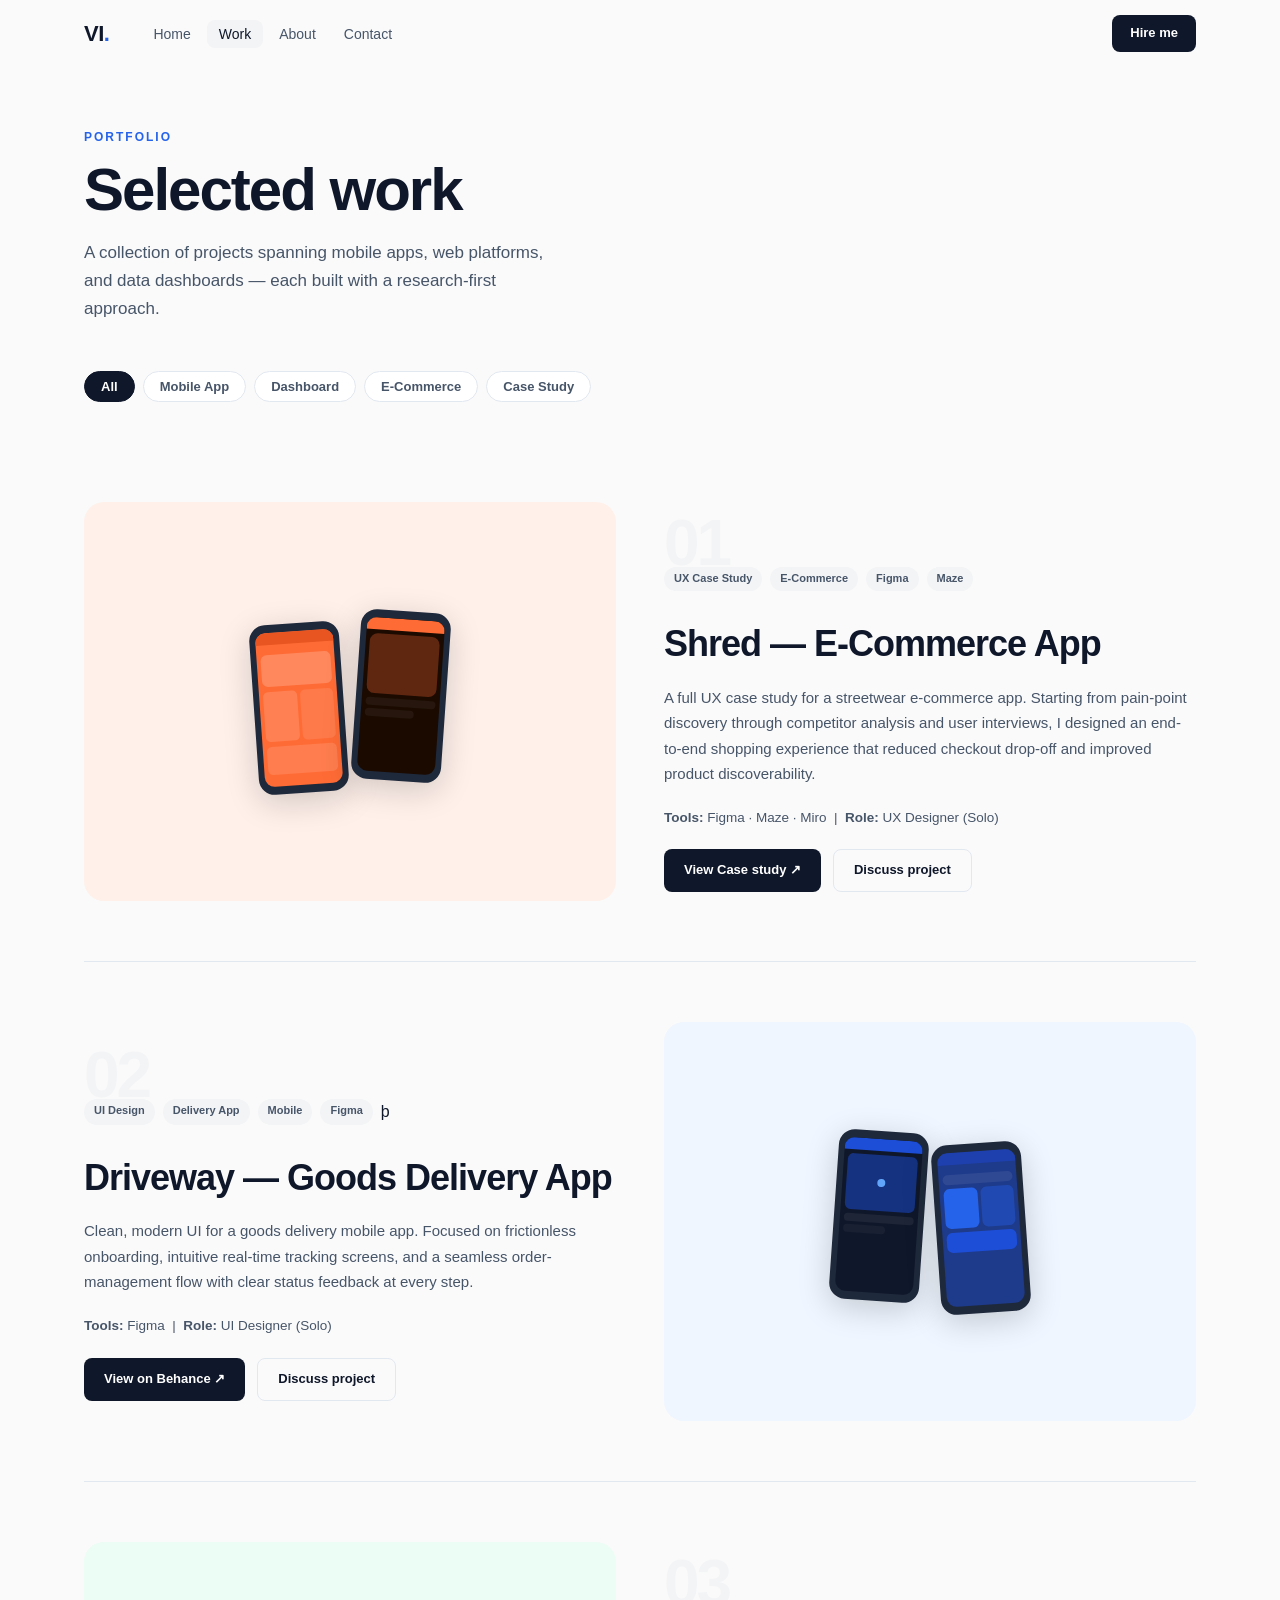
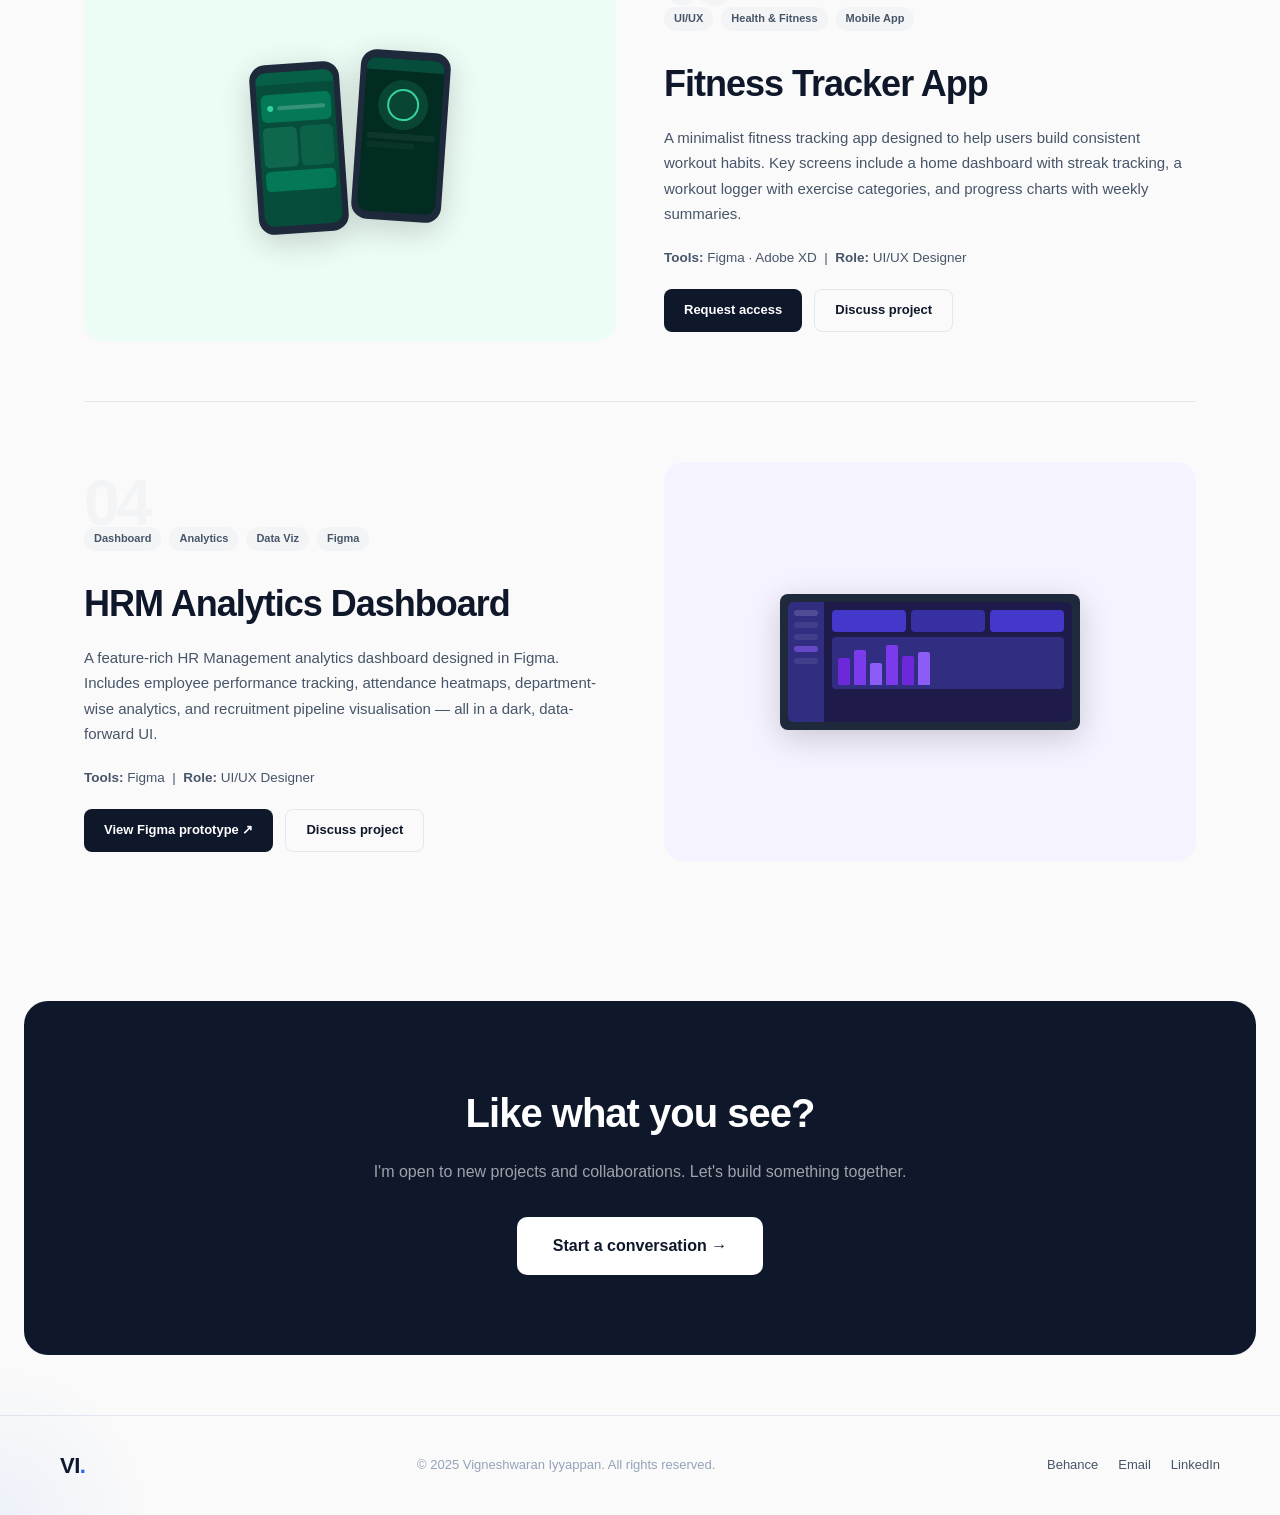
==== work.html @ 1be31700 "Add files via upload" ====
<!DOCTYPE html>
<html lang="en">
<head>
<meta charset="UTF-8">
<meta name="viewport" content="width=device-width, initial-scale=1.0">
<title>Work — Vigneshwaran Iyyappan</title>
<link rel="stylesheet" href="style.css">
</head>
<body>

<nav class="nav" id="nav">
  <div class="nav-inner">
    <a href="index.html" class="logo">VI<span class="logo-dot">.</span></a>
    <ul class="nav-links">
      <li><a href="index.html" class="nav-link">Home</a></li>
      <li><a href="work.html" class="nav-link active">Work</a></li>
      <li><a href="about.html" class="nav-link">About</a></li>
      <li><a href="contact.html" class="nav-link">Contact</a></li>
    </ul>
    <a href="contact.html" class="btn-nav">Hire me</a>
    <button class="hamburger" id="hamburger" aria-label="Menu">
      <span></span><span></span><span></span>
    </button>
  </div>
  <div class="mobile-menu" id="mobile-menu">
    <a href="index.html" class="nav-link">Home</a>
    <a href="work.html" class="nav-link">Work</a>
    <a href="about.html" class="nav-link">About</a>
    <a href="contact.html" class="nav-link">Contact</a>
    <a href="contact.html" class="btn-nav" style="margin-top:12px;display:inline-block">Hire me</a>
  </div>
</nav>

<main>

  <div class="page-hero">
    <div class="page-hero-label reveal">Portfolio</div>
    <h1 class="page-hero-title reveal">Selected work</h1>
    <p class="page-hero-sub reveal">A collection of projects spanning mobile apps, web platforms, and data dashboards — each built with a research-first approach.</p>
  </div>

  <div class="filter-row reveal">
    <button class="filter-btn active">All</button>
    <button class="filter-btn">Mobile App</button>
    <button class="filter-btn">Dashboard</button>
    <button class="filter-btn">E-Commerce</button>
    <button class="filter-btn">Case Study</button>
  </div>

  <div class="works-grid">

    <!-- SHRED -->
    <div class="work-item reveal" id="shred">
      <div class="work-img" style="background:#FFF0EA;">
        <div style="display:flex;gap:12px;align-items:flex-end;">
          <div class="phone-frame" style="transform:rotate(-4deg);">
            <div class="phone-screen" style="background:#FF6B35;">
              <div class="app-bar" style="background:#E85520;height:12px;margin-bottom:6px;"></div>
              <div style="padding:4px;">
                <div style="background:rgba(255,255,255,0.2);border-radius:6px;height:32px;margin-bottom:5px;"></div>
                <div style="display:flex;gap:3px;margin-bottom:5px;">
                  <div style="flex:1;background:rgba(255,255,255,0.15);border-radius:5px;height:50px;"></div>
                  <div style="flex:1;background:rgba(255,255,255,0.1);border-radius:5px;height:50px;"></div>
                </div>
                <div style="background:rgba(255,255,255,0.12);border-radius:5px;height:28px;"></div>
              </div>
            </div>
          </div>
          <div class="phone-frame" style="transform:rotate(4deg);margin-bottom:12px;">
            <div class="phone-screen" style="background:#1A0A00;">
              <div style="background:#FF6B35;height:12px;"></div>
              <div style="padding:4px;">
                <div style="background:rgba(255,107,53,0.3);border-radius:8px;height:60px;margin-bottom:4px;"></div>
                <div style="background:rgba(255,255,255,0.05);border-radius:4px;height:8px;margin-bottom:3px;"></div>
                <div style="background:rgba(255,255,255,0.05);border-radius:4px;height:8px;width:70%;"></div>
              </div>
            </div>
          </div>
        </div>
      </div>
      <div class="work-body">
        <div class="work-num">01</div>
        <div class="work-meta">
          <span class="tag">UX Case Study</span>
          <span class="tag">E-Commerce</span>
          <span class="tag">Figma</span>
          <span class="tag">Maze</span>
        </div>
        <h2 class="work-title">Shred — E-Commerce App</h2>
        <p class="work-desc">
          A full UX case study for a streetwear e-commerce app. Starting from pain-point discovery through competitor analysis and user interviews, I designed an end-to-end shopping experience that reduced checkout drop-off and improved product discoverability.
        </p>
        <p class="work-desc" style="font-size:13.5px;">
          <strong>Tools:</strong> Figma · Maze · Miro &nbsp;|&nbsp; <strong>Role:</strong> UX Designer (Solo)
        </p>
        <div class="work-cta">
          <a href="content://media/external/file/1000070543" target="_blank" class="btn-sm btn-sm-primary">View Case study ↗</a>
          <a href="contact.html" class="btn-sm btn-sm-ghost">Discuss project</a>
        </div>
      </div>
    </div>

    <!-- DRIVEWAY -->
    <div class="work-item reverse reveal" id="driveway">
      <div class="work-img" style="background:#EFF6FF;">
        <div style="display:flex;gap:12px;align-items:flex-end;">
          <div class="phone-frame" style="transform:rotate(4deg);margin-bottom:12px;">
            <div class="phone-screen" style="background:#0F172A;">
              <div style="background:#1D4ED8;height:12px;"></div>
              <div style="padding:4px;">
                <div style="background:rgba(29,78,216,0.5);border-radius:6px;height:56px;margin-bottom:4px;display:flex;align-items:center;justify-content:center;">
                  <div style="width:8px;height:8px;background:#60A5FA;border-radius:50%;"></div>
                </div>
                <div style="background:rgba(255,255,255,0.06);border-radius:4px;height:8px;margin-bottom:3px;"></div>
                <div style="background:rgba(255,255,255,0.04);border-radius:4px;height:8px;width:60%;"></div>
              </div>
            </div>
          </div>
          <div class="phone-frame" style="transform:rotate(-4deg);">
            <div class="phone-screen" style="background:#1E3A8A;">
              <div style="background:#1E40AF;height:12px;margin-bottom:6px;"></div>
              <div style="padding:4px;">
                <div style="background:rgba(255,255,255,0.08);border-radius:8px;height:10px;margin-bottom:4px;"></div>
                <div style="display:flex;gap:3px;margin-bottom:4px;">
                  <div style="background:#2563EB;border-radius:6px;height:40px;flex:1;"></div>
                  <div style="background:rgba(37,99,235,0.4);border-radius:6px;height:40px;flex:1;"></div>
                </div>
                <div style="background:#1D4ED8;border-radius:6px;height:20px;"></div>
              </div>
            </div>
          </div>
        </div>
      </div>
      <div class="work-body">
        <div class="work-num">02</div>
        <div class="work-meta">
          <span class="tag">UI Design</span>
          <span class="tag">Delivery App</span>
          <span class="tag">Mobile</span>
          <span class="tag">Figma</span>þ
        </div>
        <h2 class="work-title">Driveway — Goods Delivery App</h2>
        <p class="work-desc">
          Clean, modern UI for a goods delivery mobile app. Focused on frictionless onboarding, intuitive real-time tracking screens, and a seamless order-management flow with clear status feedback at every step.
        </p>
        <p class="work-desc" style="font-size:13.5px;">
          <strong>Tools:</strong> Figma &nbsp;|&nbsp; <strong>Role:</strong> UI Designer (Solo)
        </p>
        <div class="work-cta">
          <a href="https://www.behance.net/gallery/188200545/Driveway-Goods-Delivery-App" target="_blank" class="btn-sm btn-sm-primary">View on Behance ↗</a>
          <a href="contact.html" class="btn-sm btn-sm-ghost">Discuss project</a>
        </div>
      </div>
    </div>

    <!-- FITNESS APP -->
    <div class="work-item reveal" id="fitness">
      <div class="work-img" style="background:#ECFDF5;">
        <div style="display:flex;gap:12px;align-items:flex-end;">
          <div class="phone-frame" style="transform:rotate(-4deg);">
            <div class="phone-screen" style="background:#064E3B;">
              <div style="background:#065F46;height:12px;margin-bottom:6px;"></div>
              <div style="padding:4px;">
                <div style="background:#047857;border-radius:6px;height:28px;margin-bottom:5px;display:flex;align-items:center;padding:0 6px;">
                  <div style="width:6px;height:6px;background:#34D399;border-radius:50%;margin-right:4px;"></div>
                  <div style="background:rgba(255,255,255,0.2);height:4px;flex:1;border-radius:2px;"></div>
                </div>
                <div style="display:flex;gap:3px;margin-bottom:4px;">
                  <div style="background:rgba(52,211,153,0.2);border-radius:5px;height:40px;flex:1;"></div>
                  <div style="background:rgba(52,211,153,0.15);border-radius:5px;height:40px;flex:1;"></div>
                </div>
                <div style="background:#047857;border-radius:5px;height:20px;"></div>
              </div>
            </div>
          </div>
          <div class="phone-frame" style="transform:rotate(4deg);margin-bottom:12px;">
            <div class="phone-screen" style="background:#022C22;">
              <div style="background:#064E3B;height:12px;"></div>
              <div style="padding:5px;">
                <div style="background:rgba(52,211,153,0.15);border-radius:50%;width:50px;height:50px;margin:4px auto;display:flex;align-items:center;justify-content:center;">
                  <div style="width:32px;height:32px;border:2px solid #34D399;border-radius:50%;"></div>
                </div>
                <div style="background:rgba(255,255,255,0.05);border-radius:4px;height:6px;margin-bottom:3px;"></div>
                <div style="background:rgba(255,255,255,0.03);border-radius:4px;height:6px;width:70%;"></div>
              </div>
            </div>
          </div>
        </div>
      </div>
      <div class="work-body">
        <div class="work-num">03</div>
        <div class="work-meta">
          <span class="tag">UI/UX</span>
          <span class="tag">Health & Fitness</span>
          <span class="tag">Mobile App</span>
        </div>
        <h2 class="work-title">Fitness Tracker App</h2>
        <p class="work-desc">
          A minimalist fitness tracking app designed to help users build consistent workout habits. Key screens include a home dashboard with streak tracking, a workout logger with exercise categories, and progress charts with weekly summaries.
        </p>
        <p class="work-desc" style="font-size:13.5px;">
          <strong>Tools:</strong> Figma · Adobe XD &nbsp;|&nbsp; <strong>Role:</strong> UI/UX Designer
        </p>
        <div class="work-cta">
          <a href="contact.html" class="btn-sm btn-sm-primary">Request access</a>
          <a href="contact.html" class="btn-sm btn-sm-ghost">Discuss project</a>
        </div>
      </div>
    </div>

    <!-- HRM DASHBOARD -->
    <div class="work-item reverse reveal" id="hrm">
      <div class="work-img" style="background:#F5F3FF;">
        <div style="width:85%;max-width:300px;">
          <div class="desktop-frame" style="width:100%;height:auto;padding:8px;">
            <div style="background:#1E1B4B;border-radius:6px;overflow:hidden;display:flex;height:120px;">
              <div style="background:#312E81;width:36px;padding:8px 6px;display:flex;flex-direction:column;gap:6px;">
                <div style="background:rgba(255,255,255,0.15);height:6px;border-radius:3px;"></div>
                <div style="background:rgba(255,255,255,0.08);height:6px;border-radius:3px;"></div>
                <div style="background:rgba(255,255,255,0.08);height:6px;border-radius:3px;"></div>
                <div style="background:rgba(139,92,246,0.6);height:6px;border-radius:3px;"></div>
                <div style="background:rgba(255,255,255,0.08);height:6px;border-radius:3px;"></div>
              </div>
              <div style="flex:1;padding:8px;display:flex;flex-direction:column;gap:5px;">
                <div style="display:flex;gap:5px;">
                  <div style="background:#4338CA;border-radius:4px;height:22px;flex:1;"></div>
                  <div style="background:#3730A3;border-radius:4px;height:22px;flex:1;"></div>
                  <div style="background:#4338CA;border-radius:4px;height:22px;flex:1;"></div>
                </div>
                <div style="background:#312E81;border-radius:4px;height:52px;display:flex;align-items:flex-end;padding:4px 6px;gap:4px;">
                  <div style="background:#6D28D9;width:12px;height:60%;border-radius:2px 2px 0 0;"></div>
                  <div style="background:#7C3AED;width:12px;height:80%;border-radius:2px 2px 0 0;"></div>
                  <div style="background:#8B5CF6;width:12px;height:50%;border-radius:2px 2px 0 0;"></div>
                  <div style="background:#7C3AED;width:12px;height:90%;border-radius:2px 2px 0 0;"></div>
                  <div style="background:#6D28D9;width:12px;height:65%;border-radius:2px 2px 0 0;"></div>
                  <div style="background:#8B5CF6;width:12px;height:75%;border-radius:2px 2px 0 0;"></div>
                </div>
              </div>
            </div>
          </div>
        </div>
      </div>
      <div class="work-body">
        <div class="work-num">04</div>
        <div class="work-meta">
          <span class="tag">Dashboard</span>
          <span class="tag">Analytics</span>
          <span class="tag">Data Viz</span>
          <span class="tag">Figma</span>
        </div>
        <h2 class="work-title">HRM Analytics Dashboard</h2>
        <p class="work-desc">
          A feature-rich HR Management analytics dashboard designed in Figma. Includes employee performance tracking, attendance heatmaps, department-wise analytics, and recruitment pipeline visualisation — all in a dark, data-forward UI.
        </p>
        <p class="work-desc" style="font-size:13.5px;">
          <strong>Tools:</strong> Figma &nbsp;|&nbsp; <strong>Role:</strong> UI/UX Designer
        </p>
        <div class="work-cta">
          <a href="https://www.figma.com/proto/xOJnFZ06loC6yR0GNx4OXN/HRM?node-id=75-1271&p=f&t=jb84zocmnwCjhBfU-1&scaling=scale-down-width&content-scaling=fixed&page-id=52%3A2&starting-point-node-id=75%3A1271" target="_blank" class="btn-sm btn-sm-primary">View Figma prototype ↗</a>
          <a href="contact.html" class="btn-sm btn-sm-ghost">Discuss project</a>
        </div>
      </div>
    </div>

  </div>
</main>

<section class="cta-section reveal" style="margin:0 24px 60px;">
  <div class="cta-inner">
    <h2 class="cta-title">Like what you see?</h2>
    <p class="cta-sub">I'm open to new projects and collaborations. Let's build something together.</p>
    <a href="contact.html" class="btn-primary btn-lg">Start a conversation →</a>
  </div>
</section>

<footer class="footer">
  <div class="footer-inner">
    <a href="index.html" class="logo">VI<span class="logo-dot">.</span></a>
    <p class="footer-copy">© 2025 Vigneshwaran Iyyappan. All rights reserved.</p>
    <div class="footer-links">
      <a href="https://www.behance.net/vigneshwaraniyyappan" target="_blank">Behance</a>
      <a href="mailto:vigneshwaraniyyappan@gmail.com">Email</a>
      <a href="https://linkedin.com" target="_blank">LinkedIn</a>
    </div>
  </div>
</footer>

<script src="main.js"></script>
</body>
</html>
---- style.css ----
*, *::before, *::after { box-sizing: border-box; margin: 0; padding: 0; }

:root {
  --bg: #FAFAFA;
  --bg2: #F3F4F6;
  --text: #0F172A;
  --text2: #475569;
  --text3: #94A3B8;
  --border: #E2E8F0;
  --accent: #0F172A;
  --blue: #2563EB;
  --radius: 12px;
  --radius-lg: 20px;
  --nav-h: 68px;
  --transition: 0.3s cubic-bezier(0.4,0,0.2,1);
}

html { scroll-behavior: smooth; }

body {
  font-family: -apple-system, BlinkMacSystemFont, 'Inter', 'Segoe UI', sans-serif;
  background: var(--bg);
  color: var(--text);
  line-height: 1.6;
  overflow-x: hidden;
}

/* ── NAV ── */
.nav {
  position: fixed; top: 0; left: 0; right: 0; z-index: 100;
  background: rgba(250,250,250,0.92);
  backdrop-filter: blur(16px);
  -webkit-backdrop-filter: blur(16px);
  border-bottom: 1px solid transparent;
  transition: border-color var(--transition), background var(--transition);
  height: var(--nav-h);
}
.nav.scrolled { border-bottom-color: var(--border); }
.nav-inner {
  max-width: 1160px; margin: 0 auto;
  display: flex; align-items: center;
  padding: 0 24px; height: 100%;
  gap: 32px;
}
.logo {
  font-size: 22px; font-weight: 700; letter-spacing: -0.5px;
  color: var(--text); text-decoration: none; flex-shrink: 0;
}
.logo-dot { color: var(--blue); }
.nav-links {
  display: flex; gap: 4px; list-style: none; flex: 1;
}
.nav-link {
  font-size: 14px; font-weight: 500; color: var(--text2);
  text-decoration: none; padding: 6px 12px; border-radius: 8px;
  transition: color var(--transition), background var(--transition);
}
.nav-link:hover, .nav-link.active { color: var(--text); background: var(--bg2); }
.btn-nav {
  font-size: 13px; font-weight: 600; color: #fff;
  background: var(--text); text-decoration: none;
  padding: 8px 18px; border-radius: 8px;
  transition: opacity var(--transition), transform var(--transition);
  flex-shrink: 0;
}
.btn-nav:hover { opacity: 0.85; transform: translateY(-1px); }
.hamburger {
  display: none; flex-direction: column; gap: 5px;
  background: none; border: none; cursor: pointer; padding: 4px;
}
.hamburger span {
  width: 22px; height: 2px; background: var(--text);
  border-radius: 2px; transition: all 0.3s ease;
  display: block;
}
.mobile-menu {
  display: none; flex-direction: column;
  padding: 16px 24px; border-top: 1px solid var(--border);
  background: var(--bg);
}
.mobile-menu .nav-link { padding: 10px 0; font-size: 16px; border-radius: 0; }
.mobile-menu.open { display: flex; }

/* ── BUTTONS ── */
.btn-primary {
  display: inline-flex; align-items: center; gap: 6px;
  background: var(--text); color: #fff; font-size: 15px; font-weight: 600;
  padding: 14px 28px; border-radius: 10px; text-decoration: none;
  transition: transform var(--transition), opacity var(--transition);
}
.btn-primary:hover { transform: translateY(-2px); opacity: 0.9; }
.btn-ghost {
  display: inline-flex; align-items: center; gap: 6px;
  color: var(--text); font-size: 15px; font-weight: 600;
  padding: 14px 28px; border-radius: 10px; text-decoration: none;
  border: 1.5px solid var(--border);
  transition: border-color var(--transition), background var(--transition), transform var(--transition);
}
.btn-ghost:hover { border-color: var(--text); background: var(--bg2); transform: translateY(-1px); }
.btn-lg { padding: 16px 36px; font-size: 16px; }

/* ── HERO ── */
.hero {
  min-height: 100vh;
  display: flex; flex-direction: column; justify-content: center; align-items: center;
  text-align: center;
  padding: calc(var(--nav-h) + 60px) 24px 80px;
  position: relative;
}
.hero-tag {
  display: inline-flex; align-items: center; gap: 8px;
  font-size: 13px; font-weight: 600; color: #16a34a;
  background: #f0fdf4; border: 1px solid #bbf7d0;
  padding: 6px 14px; border-radius: 100px;
  margin-bottom: 28px;
}
.hero-tag::before {
  content: ''; width: 7px; height: 7px;
  background: #16a34a; border-radius: 50%;
  animation: pulse 2s infinite;
}
@keyframes pulse {
  0%, 100% { opacity: 1; transform: scale(1); }
  50% { opacity: 0.5; transform: scale(0.8); }
}
.hero-title {
  font-size: clamp(40px, 6vw, 72px); font-weight: 700;
  letter-spacing: -2px; line-height: 1.08;
  color: var(--text); margin-bottom: 20px;
}
.hero-accent { color: var(--blue); }
.hero-sub {
  font-size: clamp(16px, 2vw, 19px); color: var(--text2);
  max-width: 520px; line-height: 1.65; margin-bottom: 36px;
}
.hero-cta { display: flex; gap: 12px; flex-wrap: wrap; justify-content: center; margin-bottom: 60px; }
.hero-stats {
  display: flex; align-items: center; gap: 0;
  border: 1px solid var(--border); border-radius: 14px;
  padding: 0; overflow: hidden;
}
.stat {
  display: flex; flex-direction: column; align-items: center;
  padding: 18px 32px;
}
.stat-num {
  font-size: 28px; font-weight: 700; letter-spacing: -1px; color: var(--text);
}
.stat-plus { font-size: 18px; font-weight: 700; color: var(--blue); }
.stat-label { font-size: 12px; color: var(--text3); font-weight: 500; margin-top: 2px; }
.stat-divider { width: 1px; height: 50px; background: var(--border); }
.hero-scroll {
  position: absolute; bottom: 32px; left: 50%; transform: translateX(-50%);
  display: flex; flex-direction: column; align-items: center; gap: 6px;
  font-size: 11px; font-weight: 600; letter-spacing: 1.5px; color: var(--text3);
  text-transform: uppercase; cursor: pointer;
}
.scroll-line {
  width: 1px; height: 40px; background: var(--border);
  position: relative; overflow: hidden;
}
.scroll-line::after {
  content: ''; position: absolute; top: -100%; left: 0;
  width: 1px; height: 100%; background: var(--blue);
  animation: scrollLine 2s ease-in-out infinite;
}
@keyframes scrollLine { 0% { top: -100%; } 100% { top: 100%; } }

/* ── SECTIONS ── */
.section {
  max-width: 1160px; margin: 0 auto;
  padding: 80px 24px;
}
.section-label {
  font-size: 12px; font-weight: 700; letter-spacing: 2px;
  text-transform: uppercase; color: var(--blue); margin-bottom: 10px;
}
.section-title {
  font-size: clamp(28px, 4vw, 44px); font-weight: 700;
  letter-spacing: -1.5px; color: var(--text); margin-bottom: 48px;
  line-height: 1.15;
}
.section-cta { text-align: center; margin-top: 48px; }

/* ── PROJECT CARDS ── */
.projects-grid {
  display: grid; grid-template-columns: repeat(2, 1fr); gap: 24px;
}
.project-card {
  border-radius: var(--radius-lg); border: 1px solid var(--border);
  overflow: hidden; text-decoration: none; color: inherit;
  background: #fff;
  transition: transform var(--transition), box-shadow var(--transition), border-color var(--transition);
  display: flex; flex-direction: column;
}
.project-card:hover {
  transform: translateY(-6px);
  box-shadow: 0 20px 60px rgba(0,0,0,0.08);
  border-color: transparent;
}
.project-card:hover .arrow { transform: translateX(4px); }
.project-img {
  height: 240px; display: flex; align-items: center; justify-content: center;
  overflow: hidden; position: relative;
  transition: all var(--transition);
}
.project-card:hover .project-img { height: 260px; }
.project-info { padding: 24px; flex: 1; }
.project-tags { display: flex; gap: 6px; flex-wrap: wrap; margin-bottom: 10px; }
.tag {
  font-size: 11px; font-weight: 600; color: var(--text2);
  background: var(--bg2); border-radius: 100px; padding: 3px 10px;
}
.project-title { font-size: 20px; font-weight: 700; margin-bottom: 8px; letter-spacing: -0.5px; }
.project-desc { font-size: 14px; color: var(--text2); line-height: 1.6; margin-bottom: 16px; }
.project-link {
  font-size: 14px; font-weight: 600; color: var(--blue);
  display: inline-flex; align-items: center; gap: 4px;
}
.arrow { display: inline-block; transition: transform 0.2s ease; }

/* ── PHONE / DESKTOP MOCKUPS ── */
.phone-frame {
  width: 90px; height: 170px;
  background: #1E293B; border-radius: 16px;
  padding: 8px 6px;
  box-shadow: 0 8px 32px rgba(0,0,0,0.18);
}
.phone-screen { width: 100%; height: 100%; border-radius: 10px; overflow: hidden; }
.app-bar { height: 10px; margin-bottom: 4px; }
.app-row { display: flex; gap: 4px; padding: 4px; }
.app-block { height: 8px; border-radius: 4px; }
.w60 { width: 60%; } .w30 { width: 30%; } .w80 { width: 80%; } .w70 { width: 70%; } .w50 { width: 50%; } .w40 { width: 40%; }
.app-card-sm { margin: 4px; border-radius: 6px; padding: 6px; display: flex; gap: 6px; align-items: center; }
.app-img-rect { width: 24px; height: 24px; border-radius: 4px; flex-shrink: 0; }
.app-lines { flex: 1; }
.app-line { height: 5px; border-radius: 3px; background: rgba(255,255,255,0.15); margin-bottom: 4px; }
.app-map { flex: 1; position: relative; display: flex; align-items: center; justify-content: center; height: 60px; }
.map-pin { width: 10px; height: 10px; background: #fff; border-radius: 50%; }
.map-route { position: absolute; width: 50%; height: 2px; background: rgba(255,255,255,0.4); top: 50%; }
.app-bottom-sheet { background: rgba(255,255,255,0.08); padding: 8px 6px; }
.desktop-frame {
  width: 160px; height: 110px;
  background: #1E293B; border-radius: 8px;
  padding: 6px;
  box-shadow: 0 8px 32px rgba(0,0,0,0.18);
}
.desktop-screen { width: 100%; height: 100%; border-radius: 4px; overflow: hidden; display: flex; }
.desktop-sidebar { width: 28px; flex-shrink: 0; }
.desktop-content { flex: 1; padding: 4px; }
.dash-row { display: flex; gap: 3px; }
.dash-card { flex: 1; height: 18px; border-radius: 3px; }

/* ── SKILLS SECTION ── */
.skills-section { padding: 80px 24px; max-width: 1160px; margin: 0 auto; }
.skills-inner {
  display: grid; grid-template-columns: 1fr 1.2fr; gap: 80px; align-items: start;
}
.skills-desc { font-size: 16px; color: var(--text2); line-height: 1.7; margin-top: 16px; }
.skill-item {
  display: flex; gap: 16px; align-items: flex-start;
  padding: 20px; border-radius: 14px;
  border: 1px solid transparent;
  transition: border-color var(--transition), background var(--transition);
  margin-bottom: 4px;
}
.skill-item:hover { border-color: var(--border); background: #fff; }
.skill-icon {
  width: 40px; height: 40px; border-radius: 10px;
  display: flex; align-items: center; justify-content: center;
  flex-shrink: 0;
}
.skill-title { font-size: 15px; font-weight: 600; margin-bottom: 4px; }
.skill-desc { font-size: 13.5px; color: var(--text2); line-height: 1.55; }

/* ── TOOLS ── */
.tools-section { padding: 60px 24px; max-width: 1160px; margin: 0 auto; }
.tools-row {
  display: flex; flex-wrap: wrap; gap: 10px; justify-content: center;
  margin-top: 32px;
}
.tool-chip {
  font-size: 13.5px; font-weight: 600; color: var(--text2);
  background: #fff; border: 1px solid var(--border);
  padding: 8px 18px; border-radius: 100px;
  transition: all var(--transition);
  cursor: default;
}
.tool-chip:hover { background: var(--text); color: #fff; border-color: var(--text); transform: translateY(-2px); }

/* ── CTA SECTION ── */
.cta-section {
  background: var(--text);
  margin: 40px 24px; border-radius: 24px;
  overflow: hidden;
}
.cta-inner {
  max-width: 600px; margin: 0 auto;
  padding: 80px 32px; text-align: center;
}
.cta-title { font-size: clamp(28px, 4vw, 40px); font-weight: 700; color: #fff; margin-bottom: 14px; letter-spacing: -1px; }
.cta-sub { font-size: 16px; color: rgba(255,255,255,0.6); margin-bottom: 32px; }
.cta-section .btn-primary { background: #fff; color: var(--text); }
.cta-section .btn-primary:hover { opacity: 0.9; }

/* ── FOOTER ── */
.footer {
  border-top: 1px solid var(--border);
  padding: 32px 24px;
}
.footer-inner {
  max-width: 1160px; margin: 0 auto;
  display: flex; align-items: center; justify-content: space-between; gap: 16px;
  flex-wrap: wrap;
}
.footer-copy { font-size: 13px; color: var(--text3); }
.footer-links { display: flex; gap: 20px; }
.footer-links a { font-size: 13px; font-weight: 500; color: var(--text2); text-decoration: none; transition: color 0.2s; }
.footer-links a:hover { color: var(--text); }

/* ── WORK PAGE ── */
.page-hero {
  padding: calc(var(--nav-h) + 60px) 24px 48px;
  max-width: 1160px; margin: 0 auto;
}
.page-hero-label { font-size: 12px; font-weight: 700; letter-spacing: 2px; text-transform: uppercase; color: var(--blue); margin-bottom: 10px; }
.page-hero-title { font-size: clamp(36px, 5vw, 60px); font-weight: 700; letter-spacing: -2px; line-height: 1.1; margin-bottom: 16px; }
.page-hero-sub { font-size: 17px; color: var(--text2); max-width: 480px; line-height: 1.65; }

.filter-row {
  max-width: 1160px; margin: 0 auto; padding: 0 24px 40px;
  display: flex; gap: 8px; flex-wrap: wrap;
}
.filter-btn {
  font-size: 13px; font-weight: 600; color: var(--text2);
  background: #fff; border: 1px solid var(--border);
  padding: 7px 16px; border-radius: 100px; cursor: pointer;
  transition: all 0.2s;
}
.filter-btn:hover, .filter-btn.active { background: var(--text); color: #fff; border-color: var(--text); }

.works-grid { max-width: 1160px; margin: 0 auto; padding: 0 24px 80px; }
.work-item {
  display: grid; grid-template-columns: 1fr 1fr; gap: 48px;
  align-items: center; padding: 60px 0;
  border-bottom: 1px solid var(--border);
}
.work-item:last-child { border-bottom: none; }
.work-item.reverse { direction: rtl; }
.work-item.reverse > * { direction: ltr; }
.work-img {
  border-radius: 20px; overflow: hidden;
  aspect-ratio: 4/3; display: flex; align-items: center; justify-content: center;
  position: relative;
}
.work-num { font-size: 64px; font-weight: 800; letter-spacing: -3px; color: var(--bg2); line-height: 1; margin-bottom: -8px; }
.work-title { font-size: clamp(24px, 3vw, 36px); font-weight: 700; letter-spacing: -1px; margin-bottom: 12px; }
.work-desc { font-size: 15px; color: var(--text2); line-height: 1.7; margin-bottom: 20px; }
.work-meta { display: flex; gap: 8px; flex-wrap: wrap; margin-bottom: 24px; }
.work-cta { display: flex; gap: 12px; flex-wrap: wrap; }
.btn-sm {
  font-size: 13px; font-weight: 600;
  padding: 10px 20px; border-radius: 8px;
  text-decoration: none; transition: all 0.2s;
  display: inline-flex; align-items: center; gap: 6px;
}
.btn-sm-primary { background: var(--text); color: #fff; }
.btn-sm-primary:hover { opacity: 0.85; transform: translateY(-1px); }
.btn-sm-ghost { border: 1.5px solid var(--border); color: var(--text); }
.btn-sm-ghost:hover { border-color: var(--text); background: var(--bg2); }

/* ── ABOUT PAGE ── */
.about-grid {
  max-width: 1160px; margin: 0 auto; padding: 0 24px 80px;
  display: grid; grid-template-columns: 1fr 1fr; gap: 64px; align-items: start;
}
.about-avatar {
  width: 100%; aspect-ratio: 1;
  background: linear-gradient(135deg, #EFF6FF 0%, #F5F3FF 100%);
  border-radius: 24px; display: flex; align-items: center; justify-content: center;
  border: 1px solid var(--border); overflow: hidden; position: relative;
}
.avatar-initials {
  font-size: 72px; font-weight: 800; letter-spacing: -3px;
  color: var(--blue); opacity: 0.6;
}
.about-body p { font-size: 16px; color: var(--text2); line-height: 1.8; margin-bottom: 16px; }
.about-body h3 { font-size: 20px; font-weight: 700; margin: 32px 0 16px; letter-spacing: -0.5px; }
.exp-item {
  padding: 20px; border: 1px solid var(--border); border-radius: 14px; margin-bottom: 12px;
  transition: all 0.2s;
}
.exp-item:hover { border-color: var(--blue); }
.exp-title { font-size: 15px; font-weight: 700; }
.exp-company { font-size: 13px; color: var(--blue); font-weight: 600; margin-top: 2px; }
.exp-date { font-size: 12px; color: var(--text3); margin-top: 4px; }
.exp-desc { font-size: 13.5px; color: var(--text2); margin-top: 8px; line-height: 1.55; }

/* ── CONTACT PAGE ── */
.contact-grid {
  max-width: 1000px; margin: 0 auto; padding: 0 24px 80px;
  display: grid; grid-template-columns: 1fr 1.4fr; gap: 60px;
}
.contact-info h3 { font-size: 18px; font-weight: 700; margin-bottom: 8px; }
.contact-info p { font-size: 15px; color: var(--text2); line-height: 1.65; margin-bottom: 32px; }
.contact-detail {
  display: flex; align-items: center; gap: 12px;
  padding: 14px 0; border-bottom: 1px solid var(--border);
}
.contact-detail:last-of-type { border-bottom: none; }
.contact-icon {
  width: 36px; height: 36px; background: var(--bg2);
  border-radius: 8px; display: flex; align-items: center; justify-content: center; flex-shrink: 0;
}
.contact-label { font-size: 11px; font-weight: 600; text-transform: uppercase; letter-spacing: 1px; color: var(--text3); }
.contact-value { font-size: 14px; font-weight: 500; color: var(--text); }
.contact-form { background: #fff; border: 1px solid var(--border); border-radius: 20px; padding: 32px; }
.form-group { margin-bottom: 20px; }
.form-label { display: block; font-size: 13px; font-weight: 600; margin-bottom: 6px; color: var(--text); }
.form-input, .form-textarea {
  width: 100%; padding: 12px 14px;
  border: 1.5px solid var(--border); border-radius: 10px;
  font-size: 14px; color: var(--text); background: var(--bg);
  outline: none; font-family: inherit;
  transition: border-color 0.2s;
}
.form-input:focus, .form-textarea:focus { border-color: var(--blue); background: #fff; }
.form-textarea { resize: vertical; min-height: 120px; }
.form-btn {
  width: 100%; padding: 14px;
  background: var(--text); color: #fff;
  border: none; border-radius: 10px;
  font-size: 15px; font-weight: 600; cursor: pointer;
  transition: opacity 0.2s, transform 0.2s;
  font-family: inherit;
}
.form-btn:hover { opacity: 0.85; transform: translateY(-1px); }
.form-btn.sending { opacity: 0.7; pointer-events: none; }

/* ── REVEAL ANIMATION ── */
.reveal {
  opacity: 0; transform: translateY(28px);
  transition: opacity 0.7s ease, transform 0.7s ease;
}
.reveal.visible { opacity: 1; transform: translateY(0); }

/* ── RESPONSIVE ── */
@media (max-width: 900px) {
  .projects-grid { grid-template-columns: 1fr; }
  .skills-inner { grid-template-columns: 1fr; gap: 40px; }
  .work-item { grid-template-columns: 1fr; gap: 24px; }
  .work-item.reverse { direction: ltr; }
  .about-grid { grid-template-columns: 1fr; }
  .contact-grid { grid-template-columns: 1fr; }
  .stat { padding: 16px 20px; }
}
@media (max-width: 640px) {
  .nav-links, .btn-nav { display: none; }
  .hamburger { display: flex; }
  .hero-stats { flex-direction: column; gap: 0; border-radius: 14px; }
  .stat-divider { width: 80%; height: 1px; }
}
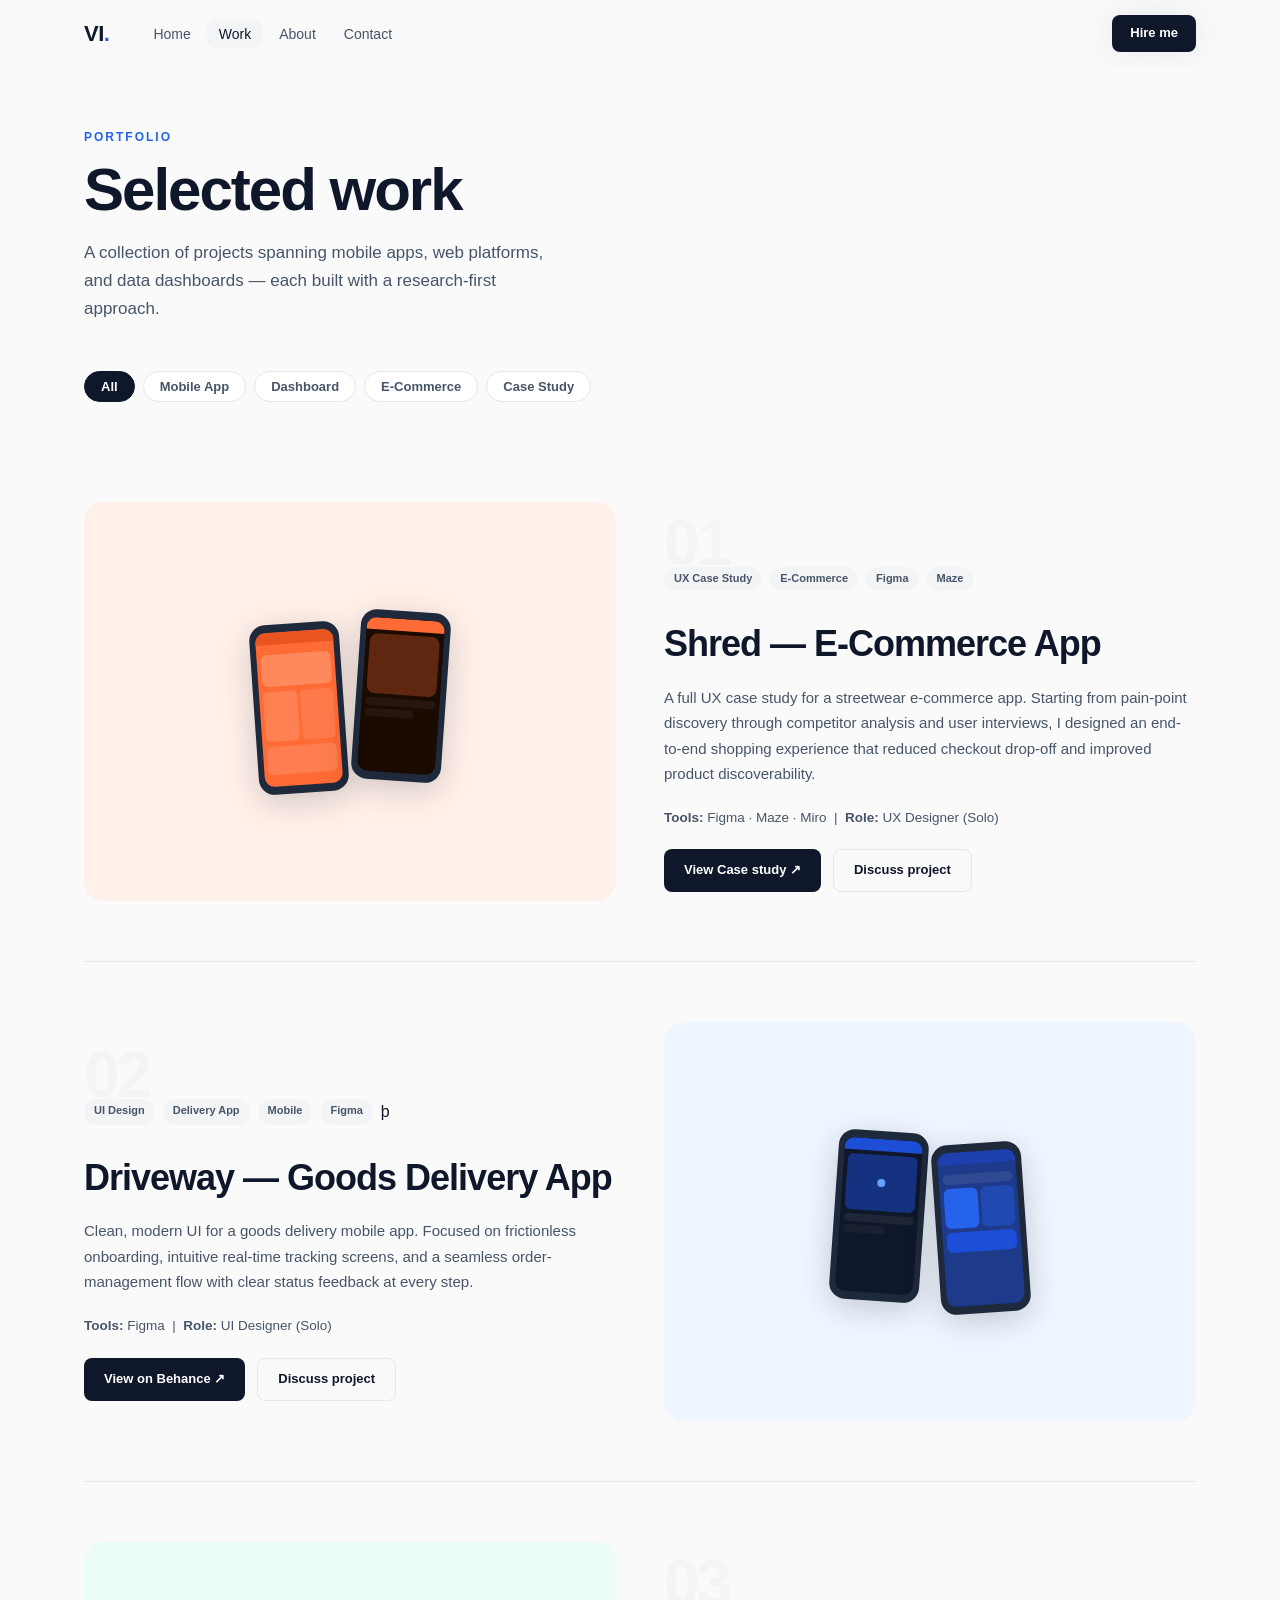
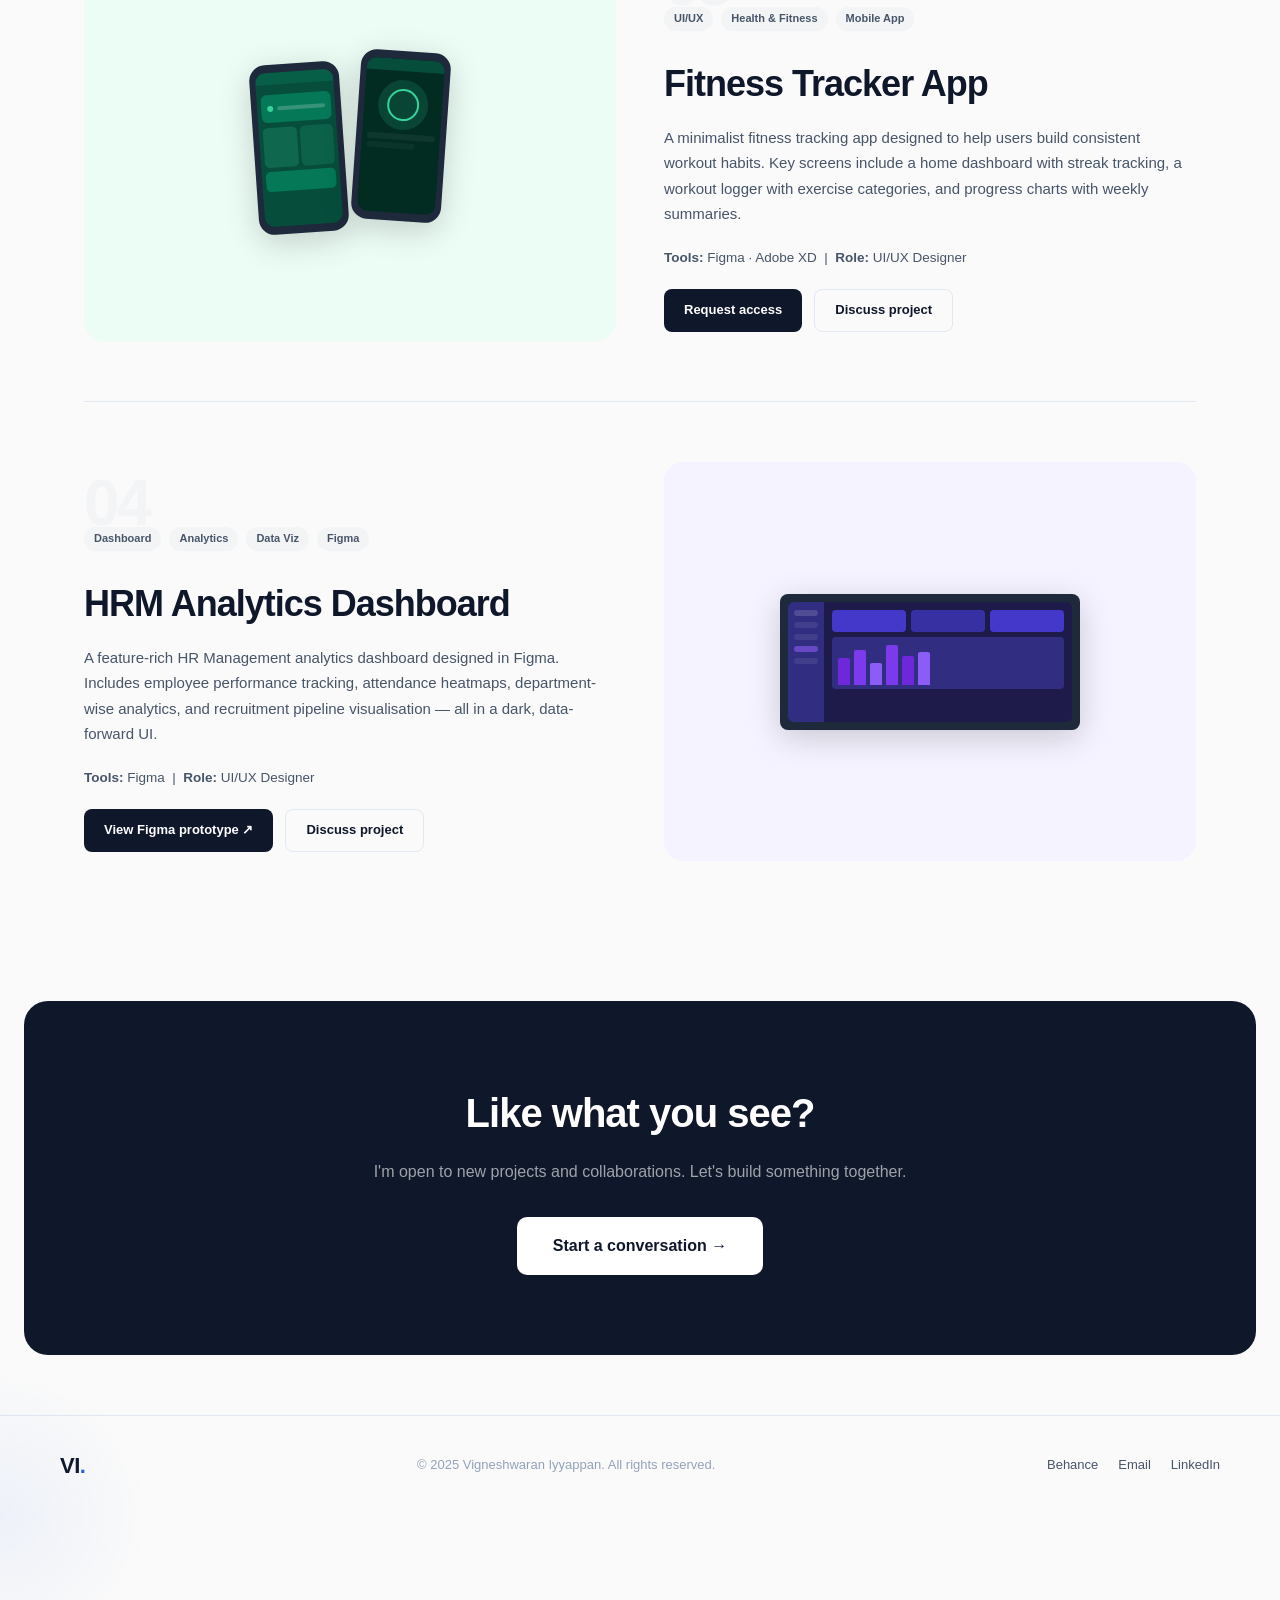
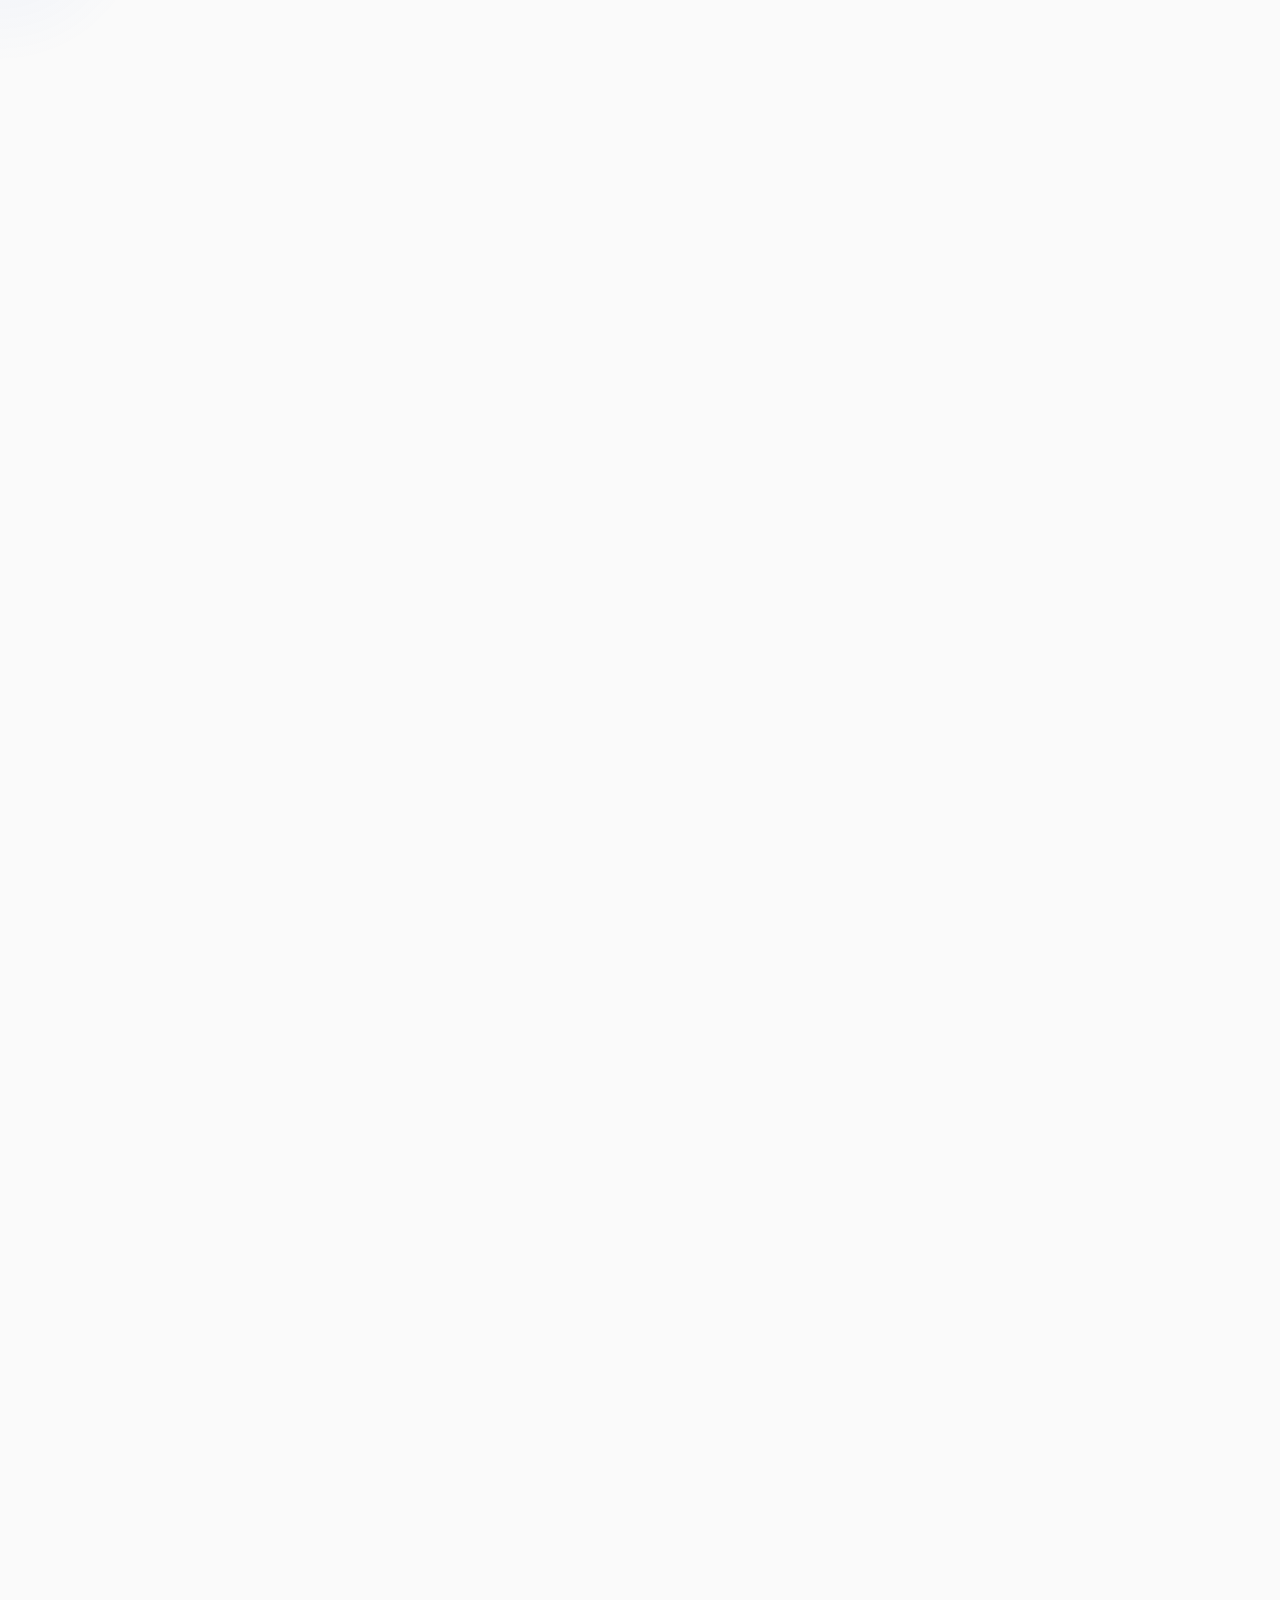
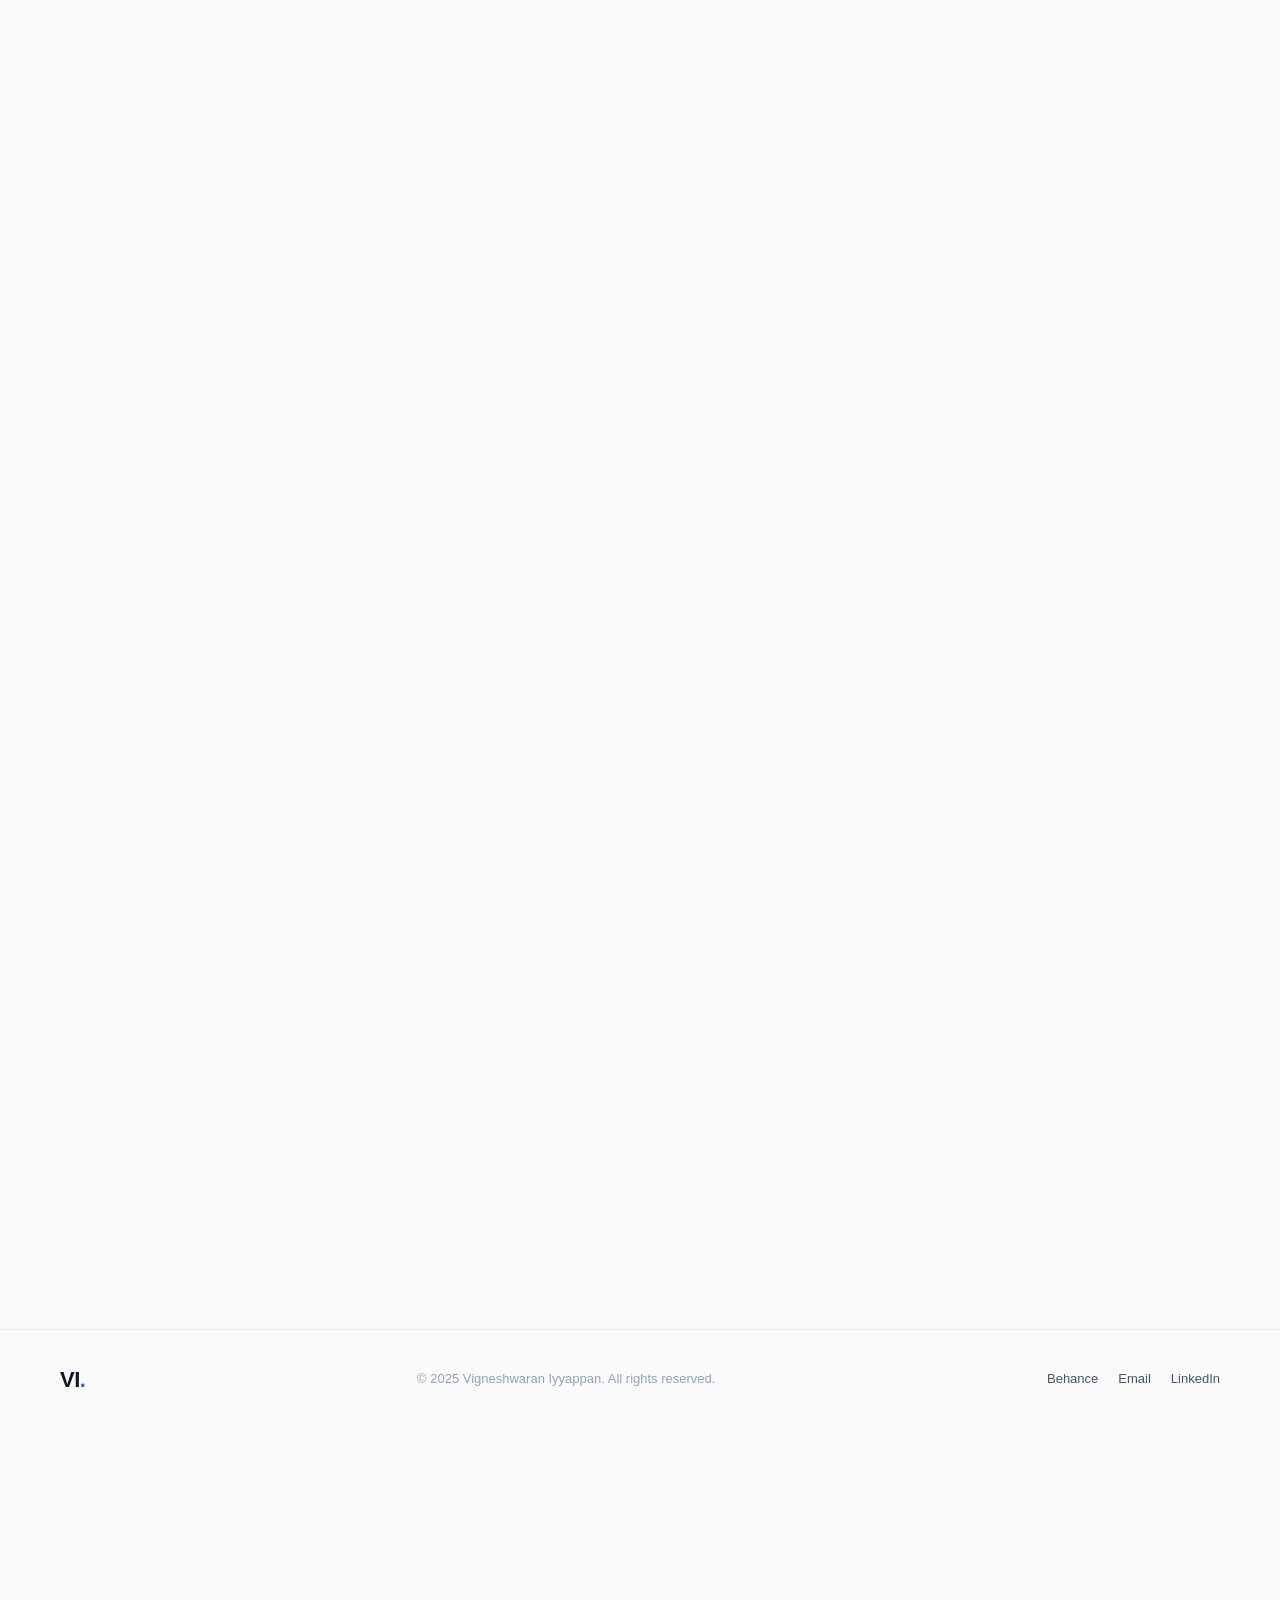
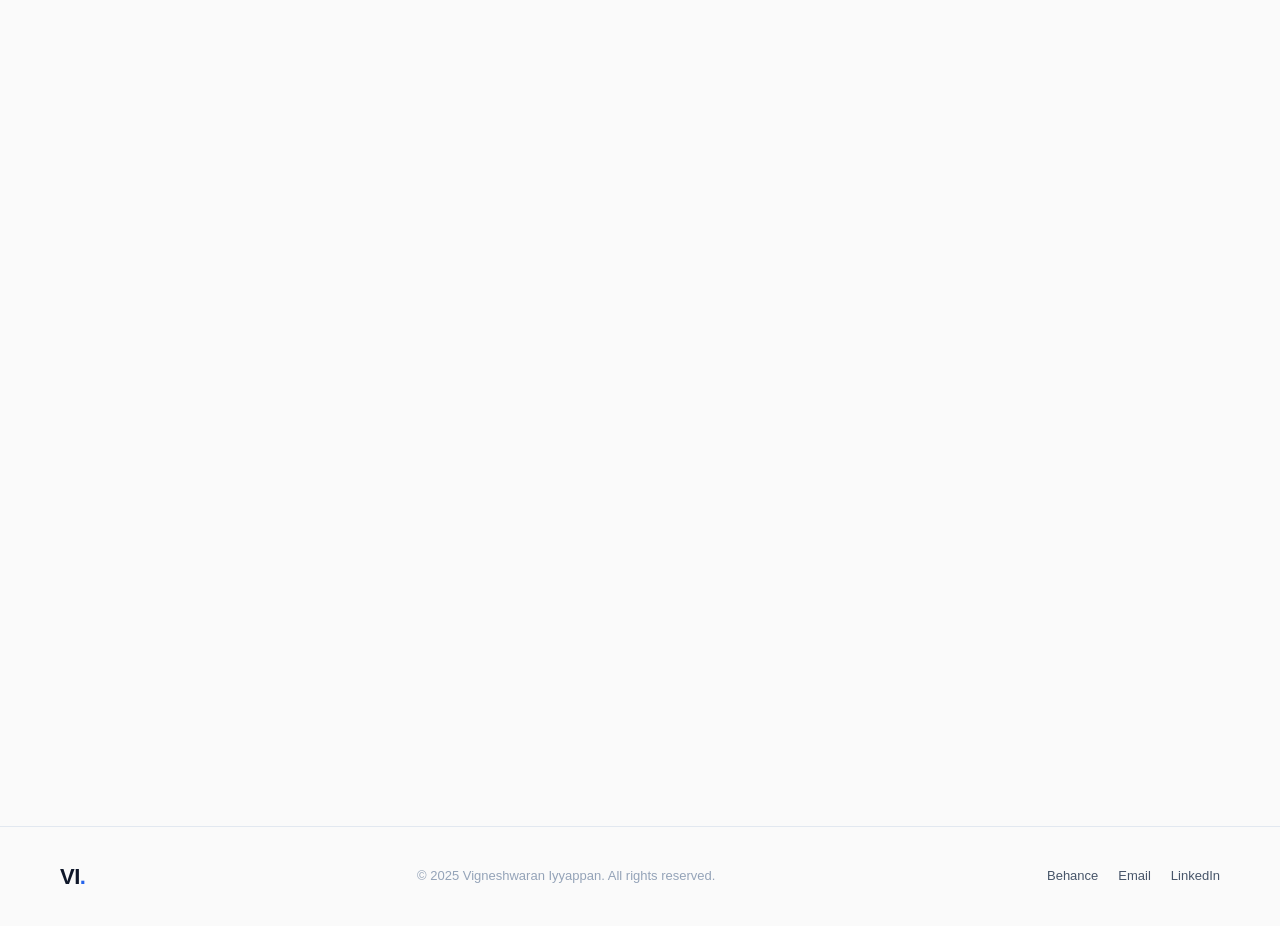
==== commit 7dff7a46: "Update work.html" ====
--- a/work.html
+++ b/work.html
@@ -94,7 +94,7 @@
           <strong>Tools:</strong> Figma · Maze · Miro &nbsp;|&nbsp; <strong>Role:</strong> UX Designer (Solo)
         </p>
         <div class="work-cta">
-          <a href="content://media/external/file/1000070543" target="_blank" class="btn-sm btn-sm-primary">View Case study ↗</a>
+          <a href="shred-ux-case-study.html" target="_blank" class="btn-sm btn-sm-primary">View Case study ↗</a>
           <a href="contact.html" class="btn-sm btn-sm-ghost">Discuss project</a>
         </div>
       </div>
@@ -288,3 +288,372 @@
 <script src="main.js"></script>
 </body>
 </html>
+<!DOCTYPE html>
+<html lang="en">
+<head>
+<meta charset="UTF-8">
+<meta name="viewport" content="width=device-width, initial-scale=1.0">
+<title>Work — Vigneshwaran Iyyappan</title>
+<link rel="stylesheet" href="style.css">
+</head>
+<body>
+
+<nav class="nav" id="nav">
+  <div class="nav-inner">
+    <a href="index.html" class="logo">VI<span class="logo-dot">.</span></a>
+    <ul class="nav-links">
+      <li><a href="index.html" class="nav-link">Home</a></li>
+      <li><a href="work.html" class="nav-link active">Work</a></li>
+      <li><a href="about.html" class="nav-link">About</a></li>
+      <li><a href="contact.html" class="nav-link">Contact</a></li>
+    </ul>
+    <a href="contact.html" class="btn-nav">Hire me</a>
+    <button class="hamburger" id="hamburger" aria-label="Menu">
+      <span></span><span></span><span></span>
+    </button>
+  </div>
+  <div class="mobile-menu" id="mobile-menu">
+    <a href="index.html" class="nav-link">Home</a>
+    <a href="work.html" class="nav-link">Work</a>
+    <a href="about.html" class="nav-link">About</a>
+    <a href="contact.html" class="nav-link">Contact</a>
+    <a href="contact.html" class="btn-nav" style="margin-top:12px;display:inline-block">Hire me</a>
+  </div>
+</nav>
+
+<main>
+
+  <div class="page-hero">
+    <div class="page-hero-label reveal">Portfolio</div>
+    <h1 class="page-hero-title reveal">Selected work</h1>
+    <p class="page-hero-sub reveal">A collection of projects spanning mobile apps, web platforms, and data dashboards — each built with a research-first approach.</p>
+  </div>
+
+  <div class="filter-row reveal">
+    <button class="filter-btn active">All</button>
+    <button class="filter-btn">Mobile App</button>
+    <button class="filter-btn">Dashboard</button>
+    <button class="filter-btn">E-Commerce</button>
+    <button class="filter-btn">Case Study</button>
+  </div>
+
+  <div class="works-grid">
+
+    <!-- SHRED -->
+    <div class="work-item reveal" id="shred">
+      <div class="work-img" style="background:#FFF0EA;">
+        <div style="display:flex;gap:12px;align-items:flex-end;">
+          <div class="phone-frame" style="transform:rotate(-4deg);">
+            <div class="phone-screen" style="background:#FF6B35;">
+              <div class="app-bar" style="background:#E85520;height:12px;margin-bottom:6px;"></div>
+              <div style="padding:4px;">
+                <div style="background:rgba(255,255,255,0.2);border-radius:6px;height:32px;margin-bottom:5px;"></div>
+                <div style="display:flex;gap:3px;margin-bottom:5px;">
+                  <div style="flex:1;background:rgba(255,255,255,0.15);border-radius:5px;height:50px;"></div>
+                  <div style="flex:1;background:rgba(255,255,255,0.1);border-radius:5px;height:50px;"></div>
+                </div>
+                <div style="background:rgba(255,255,255,0.12);border-radius:5px;height:28px;"></div>
+              </div>
+            </div>
+          </div>
+          <div class="phone-frame" style="transform:rotate(4deg);margin-bottom:12px;">
+            <div class="phone-screen" style="background:#1A0A00;">
+              <div style="background:#FF6B35;height:12px;"></div>
+              <div style="padding:4px;">
+                <div style="background:rgba(255,107,53,0.3);border-radius:8px;height:60px;margin-bottom:4px;"></div>
+                <div style="background:rgba(255,255,255,0.05);border-radius:4px;height:8px;margin-bottom:3px;"></div>
+                <div style="background:rgba(255,255,255,0.05);border-radius:4px;height:8px;width:70%;"></div>
+              </div>
+            </div>
+          </div>
+        </div>
+      </div>
+      <div class="work-body">
+        <div class="work-num">01</div>
+        <div class="work-meta">
+          <span class="tag">UX Case Study</span>
+          <span class="tag">E-Commerce</span>
+          <span class="tag">Figma</span>
+          <span class="tag">Maze</span>
+        </div>
+        <h2 class="work-title">Shred — E-Commerce App</h2>
+        <p class="work-desc">
+          A full UX case study for a streetwear e-commerce app. Starting from pain-point discovery through competitor analysis and user interviews, I designed an end-to-end shopping experience that reduced checkout drop-off and improved product discoverability.
+        </p>
+        <p class="work-desc" style="font-size:13.5px;">
+          <strong>Tools:</strong> Figma · Maze · Miro &nbsp;|&nbsp; <strong>Role:</strong> UX Designer (Solo)
+        </p>
+        <div class="work-cta">
+          <a href="shred-ux-case-study.html" target="_blank" class="btn-sm btn-sm-primary">View Case study ↗</a>
+          <a href="contact.html" class="btn-sm btn-sm-ghost">Discuss project</a>
+        </div>
+      </div>
+    </div>
+
+    <!-- DRIVEWAY -->
+    <div class="work-item reverse reveal" id="driveway">
+      <div class="work-img" style="background:#EFF6FF;">
+        <div style="display:flex;gap:12px;align-items:flex-end;">
+          <div class="phone-frame" style="transform:rotate(4deg);margin-bottom:12px;">
+            <div class="phone-screen" style="background:#0F172A;">
+              <div style="background:#1D4ED8;height:12px;"></div>
+              <div style="padding:4px;">
+                <div style="background:rgba(29,78,216,0.5);border-radius:6px;height:56px;margin-bottom:4px;display:flex;align-items:center;justify-content:center;">
+                  <div style="width:8px;height:8px;background:#60A5FA;border-radius:50%;"></div>
+                </div>
+                <div style="background:rgba(255,255,255,0.06);border-radius:4px;height:8px;margin-bottom:3px;"></div>
+                <div style="background:rgba(255,255,255,0.04);border-radius:4px;height:8px;width:60%;"></div>
+              </div>
+            </div>
+          </div>
+          <div class="phone-frame" style="transform:rotate(-4deg);">
+            <div class="phone-screen" style="background:#1E3A8A;">
+              <div style="background:#1E40AF;height:12px;margin-bottom:6px;"></div>
+              <div style="padding:4px;">
+                <div style="background:rgba(255,255,255,0.08);border-radius:8px;height:10px;margin-bottom:4px;"></div>
+                <div style="display:flex;gap:3px;margin-bottom:4px;">
+                  <div style="background:#2563EB;border-radius:6px;height:40px;flex:1;"></div>
+                  <div style="background:rgba(37,99,235,0.4);border-radius:6px;height:40px;flex:1;"></div>
+                </div>
+                <div style="background:#1D4ED8;border-radius:6px;height:20px;"></div>
+              </div>
+            </div>
+          </div>
+        </div>
+      </div>
+      <div class="work-body">
+        <div class="work-num">02</div>
+        <div class="work-meta">
+          <span class="tag">UI Design</span>
+          <span class="tag">Delivery App</span>
+          <span class="tag">Mobile</span>
+          <span class="tag">Figma</span>þ
+        </div>
+        <h2 class="work-title">Driveway — Goods Delivery App</h2>
+        <p class="work-desc">
+          Clean, modern UI for a goods delivery mobile app. Focused on frictionless onboarding, intuitive real-time tracking screens, and a seamless order-management flow with clear status feedback at every step.
+        </p>
+        <p class="work-desc" style="font-size:13.5px;">
+          <strong>Tools:</strong> Figma &nbsp;|&nbsp; <strong>Role:</strong> UI Designer (Solo)
+        </p>
+        <div class="work-cta">
+          <a href="https://www.behance.net/gallery/188200545/Driveway-Goods-Delivery-App" target="_blank" class="btn-sm btn-sm-primary">View on Behance ↗</a>
+          <a href="contact.html" class="btn-sm btn-sm-ghost">Discuss project</a>
+        </div>
+      </div>
+    </div>
+
+    <!-- FITNESS APP -->
+    <div class="work-item reveal" id="fitness">
+      <div class="work-img" style="background:#ECFDF5;">
+        <div style="display:flex;gap:12px;align-items:flex-end;">
+          <div class="phone-frame" style="transform:rotate(-4deg);">
+            <div class="phone-screen" style="background:#064E3B;">
+              <div style="background:#065F46;height:12px;margin-bottom:6px;"></div>
+              <div style="padding:4px;">
+                <div style="background:#047857;border-radius:6px;height:28px;margin-bottom:5px;display:flex;align-items:center;padding:0 6px;">
+                  <div style="width:6px;height:6px;background:#34D399;border-radius:50%;margin-right:4px;"></div>
+                  <div style="background:rgba(255,255,255,0.2);height:4px;flex:1;border-radius:2px;"></div>
+                </div>
+                <div style="display:flex;gap:3px;margin-bottom:4px;">
+                  <div style="background:rgba(52,211,153,0.2);border-radius:5px;height:40px;flex:1;"></div>
+                  <div style="background:rgba(52,211,153,0.15);border-radius:5px;height:40px;flex:1;"></div>
+                </div>
+                <div style="background:#047857;border-radius:5px;height:20px;"></div>
+              </div>
+            </div>
+          </div>
+          <div class="phone-frame" style="transform:rotate(4deg);margin-bottom:12px;">
+            <div class="phone-screen" style="background:#022C22;">
+              <div style="background:#064E3B;height:12px;"></div>
+              <div style="padding:5px;">
+                <div style="background:rgba(52,211,153,0.15);border-radius:50%;width:50px;height:50px;margin:4px auto;display:flex;align-items:center;justify-content:center;">
+                  <div style="width:32px;height:32px;border:2px solid #34D399;border-radius:50%;"></div>
+                </div>
+                <div style="background:rgba(255,255,255,0.05);border-radius:4px;height:6px;margin-bottom:3px;"></div>
+                <div style="background:rgba(255,255,255,0.03);border-radius:4px;height:6px;width:70%;"></div>
+              </div>
+            </div>
+          </div>
+        </div>
+      </div>
+      <div class="work-body">
+        <div class="work-num">03</div>
+        <div class="work-meta">
+          <span class="tag">UI/UX</span>
+          <span class="tag">Health & Fitness</span>
+          <span class="tag">Mobile App</span>
+        </div>
+        <h2 class="work-title">Fitness Tracker App</h2>
+        <p class="work-desc">
+          A minimalist fitness tracking app designed to help users build consistent workout habits. Key screens include a home dashboard with streak tracking, a workout logger with exercise categories, and progress charts with weekly summaries.
+        </p>
+        <p class="work-desc" style="font-size:13.5px;">
+          <strong>Tools:</strong> Figma · Adobe XD &nbsp;|&nbsp; <strong>Role:</strong> UI/UX Designer
+        </p>
+        <div class="work-cta">
+          <a href="contact.html" class="btn-sm btn-sm-primary">Request access</a>
+          <a href="contact.html" class="btn-sm btn-sm-ghost">Discuss project</a>
+        </div>
+      </div>
+    </div>
+
+    <!-- HRM DASHBOARD -->
+    <div class="work-item reverse reveal" id="hrm">
+      <div class="work-img" style="background:#F5F3FF;">
+        <div style="width:85%;max-width:300px;">
+          <div class="desktop-frame" style="width:100%;height:auto;padding:8px;">
+            <div style="background:#1E1B4B;border-radius:6px;overflow:hidden;display:flex;height:120px;">
+              <div style="background:#312E81;width:36px;padding:8px 6px;display:flex;flex-direction:column;gap:6px;">
+                <div style="background:rgba(255,255,255,0.15);height:6px;border-radius:3px;"></div>
+                <div style="background:rgba(255,255,255,0.08);height:6px;border-radius:3px;"></div>
+                <div style="background:rgba(255,255,255,0.08);height:6px;border-radius:3px;"></div>
+                <div style="background:rgba(139,92,246,0.6);height:6px;border-radius:3px;"></div>
+                <div style="background:rgba(255,255,255,0.08);height:6px;border-radius:3px;"></div>
+              </div>
+              <div style="flex:1;padding:8px;display:flex;flex-direction:column;gap:5px;">
+                <div style="display:flex;gap:5px;">
+                  <div style="background:#4338CA;border-radius:4px;height:22px;flex:1;"></div>
+                  <div style="background:#3730A3;border-radius:4px;height:22px;flex:1;"></div>
+                  <div style="background:#4338CA;border-radius:4px;height:22px;flex:1;"></div>
+                </div>
+                <div style="background:#312E81;border-radius:4px;height:52px;display:flex;align-items:flex-end;padding:4px 6px;gap:4px;">
+                  <div style="background:#6D28D9;width:12px;height:60%;border-radius:2px 2px 0 0;"></div>
+                  <div style="background:#7C3AED;width:12px;height:80%;border-radius:2px 2px 0 0;"></div>
+                  <div style="background:#8B5CF6;width:12px;height:50%;border-radius:2px 2px 0 0;"></div>
+                  <div style="background:#7C3AED;width:12px;height:90%;border-radius:2px 2px 0 0;"></div>
+                  <div style="background:#6D28D9;width:12px;height:65%;border-radius:2px 2px 0 0;"></div>
+                  <div style="background:#8B5CF6;width:12px;height:75%;border-radius:2px 2px 0 0;"></div>
+                </div>
+              </div>
+            </div>
+          </div>
+        </div>
+      </div>
+      <div class="work-body">
+        <div class="work-num">04</div>
+        <div class="work-meta">
+          <span class="tag">Dashboard</span>
+          <span class="tag">Analytics</span>
+          <span class="tag">Data Viz</span>
+          <span class="tag">Figma</span>
+        </div>
+        <h2 class="work-title">HRM Analytics Dashboard</h2>
+        <p class="work-desc">
+          A feature-rich HR Management analytics dashboard designed in Figma. Includes employee performance tracking, attendance heatmaps, department-wise analytics, and recruitment pipeline visualisation — all in a dark, data-forward UI.
+        </p>
+        <p class="work-desc" style="font-size:13.5px;">
+          <strong>Tools:</strong> Figma &nbsp;|&nbsp; <strong>Role:</strong> UI/UX Designer
+        </p>
+        <div class="work-cta">
+          <a href="https://www.figma.com/proto/xOJnFZ06loC6yR0GNx4OXN/HRM?node-id=75-1271&p=f&t=jb84zocmnwCjhBfU-1&scaling=scale-down-width&content-scaling=fixed&page-id=52%3A2&starting-point-node-id=75%3A1271" target="_blank" class="btn-sm btn-sm-primary">View Figma prototype ↗</a>
+          <a href="contact.html" class="btn-sm btn-sm-ghost">Discuss project</a>
+        </div>
+      </div>
+    </div>
+
+  </div>
+</main>
+
+<section class="cta-section reveal" style="margin:0 24px 60px;">
+  <div class="cta-inner">
+    <h2 class="cta-title">Like what you see?</h2>
+    <p class="cta-sub">I'm open to new projects and collaborations. Let's build something together.</p>
+    <a href="contact.html" class="btn-primary btn-lg">Start a conversation →</a>
+  </div>
+</section>
+
+<footer class="footer">
+  <div class="footer-inner">
+    <a href="index.html" class="logo">VI<span class="logo-dot">.</span></a>
+    <p class="footer-copy">© 2025 Vigneshwaran Iyyappan. All rights reserved.</p>
+    <div class="footer-links">
+      <a href="https://www.behance.net/vigneshwaraniyyappan" target="_blank">Behance</a>
+      <a href="mailto:vigneshwaraniyyappan@gmail.com">Email</a>
+      <a href="https://linkedin.com" target="_blank">LinkedIn</a>
+    </div>
+  </div>
+</footer>
+
+<script src="main.js"></script>
+</body>
+</html>
+    <div class="work-item reverse reveal" id="hrm">
+      <div class="work-img" style="background:#F5F3FF;">
+        <div style="width:85%;max-width:300px;">
+          <div class="desktop-frame" style="width:100%;height:auto;padding:8px;">
+            <div style="background:#1E1B4B;border-radius:6px;overflow:hidden;display:flex;height:120px;">
+              <div style="background:#312E81;width:36px;padding:8px 6px;display:flex;flex-direction:column;gap:6px;">
+                <div style="background:rgba(255,255,255,0.15);height:6px;border-radius:3px;"></div>
+                <div style="background:rgba(255,255,255,0.08);height:6px;border-radius:3px;"></div>
+                <div style="background:rgba(255,255,255,0.08);height:6px;border-radius:3px;"></div>
+                <div style="background:rgba(139,92,246,0.6);height:6px;border-radius:3px;"></div>
+                <div style="background:rgba(255,255,255,0.08);height:6px;border-radius:3px;"></div>
+              </div>
+              <div style="flex:1;padding:8px;display:flex;flex-direction:column;gap:5px;">
+                <div style="display:flex;gap:5px;">
+                  <div style="background:#4338CA;border-radius:4px;height:22px;flex:1;"></div>
+                  <div style="background:#3730A3;border-radius:4px;height:22px;flex:1;"></div>
+                  <div style="background:#4338CA;border-radius:4px;height:22px;flex:1;"></div>
+                </div>
+                <div style="background:#312E81;border-radius:4px;height:52px;display:flex;align-items:flex-end;padding:4px 6px;gap:4px;">
+                  <div style="background:#6D28D9;width:12px;height:60%;border-radius:2px 2px 0 0;"></div>
+                  <div style="background:#7C3AED;width:12px;height:80%;border-radius:2px 2px 0 0;"></div>
+                  <div style="background:#8B5CF6;width:12px;height:50%;border-radius:2px 2px 0 0;"></div>
+                  <div style="background:#7C3AED;width:12px;height:90%;border-radius:2px 2px 0 0;"></div>
+                  <div style="background:#6D28D9;width:12px;height:65%;border-radius:2px 2px 0 0;"></div>
+                  <div style="background:#8B5CF6;width:12px;height:75%;border-radius:2px 2px 0 0;"></div>
+                </div>
+              </div>
+            </div>
+          </div>
+        </div>
+      </div>
+      <div class="work-body">
+        <div class="work-num">04</div>
+        <div class="work-meta">
+          <span class="tag">Dashboard</span>
+          <span class="tag">Analytics</span>
+          <span class="tag">Data Viz</span>
+          <span class="tag">Figma</span>
+        </div>
+        <h2 class="work-title">HRM Analytics Dashboard</h2>
+        <p class="work-desc">
+          A feature-rich HR Management analytics dashboard designed in Figma. Includes employee performance tracking, attendance heatmaps, department-wise analytics, and recruitment pipeline visualisation — all in a dark, data-forward UI.
+        </p>
+        <p class="work-desc" style="font-size:13.5px;">
+          <strong>Tools:</strong> Figma &nbsp;|&nbsp; <strong>Role:</strong> UI/UX Designer
+        </p>
+        <div class="work-cta">
+          <a href="https://www.figma.com/proto/xOJnFZ06loC6yR0GNx4OXN/HRM?node-id=75-1271&p=f&t=jb84zocmnwCjhBfU-1&scaling=scale-down-width&content-scaling=fixed&page-id=52%3A2&starting-point-node-id=75%3A1271" target="_blank" class="btn-sm btn-sm-primary">View Figma prototype ↗</a>
+          <a href="contact.html" class="btn-sm btn-sm-ghost">Discuss project</a>
+        </div>
+      </div>
+    </div>
+
+  </div>
+</main>
+
+<section class="cta-section reveal" style="margin:0 24px 60px;">
+  <div class="cta-inner">
+    <h2 class="cta-title">Like what you see?</h2>
+    <p class="cta-sub">I'm open to new projects and collaborations. Let's build something together.</p>
+    <a href="contact.html" class="btn-primary btn-lg">Start a conversation →</a>
+  </div>
+</section>
+
+<footer class="footer">
+  <div class="footer-inner">
+    <a href="index.html" class="logo">VI<span class="logo-dot">.</span></a>
+    <p class="footer-copy">© 2025 Vigneshwaran Iyyappan. All rights reserved.</p>
+    <div class="footer-links">
+      <a href="https://www.behance.net/vigneshwaraniyyappan" target="_blank">Behance</a>
+      <a href="mailto:vigneshwaraniyyappan@gmail.com">Email</a>
+      <a href="https://linkedin.com" target="_blank">LinkedIn</a>
+    </div>
+  </div>
+</footer>
+
+<script src="main.js"></script>
+</body>
+</html>
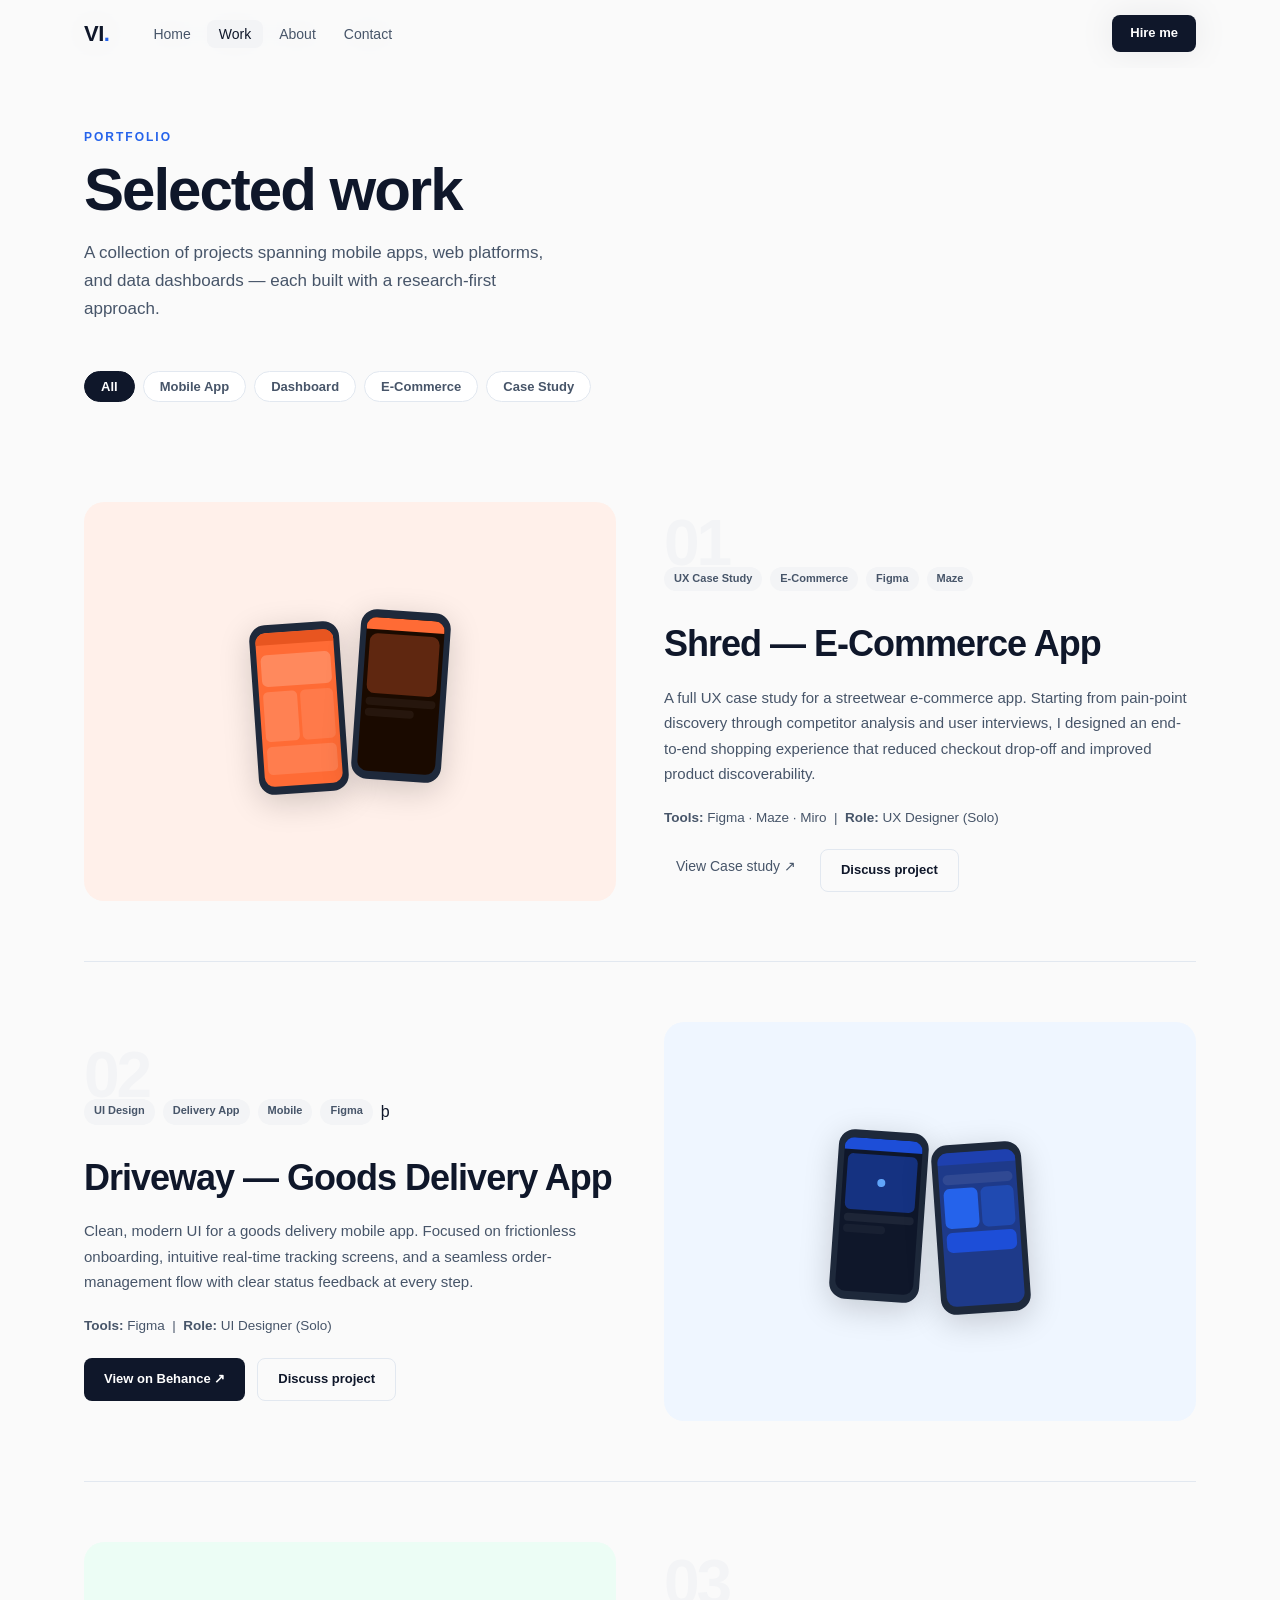
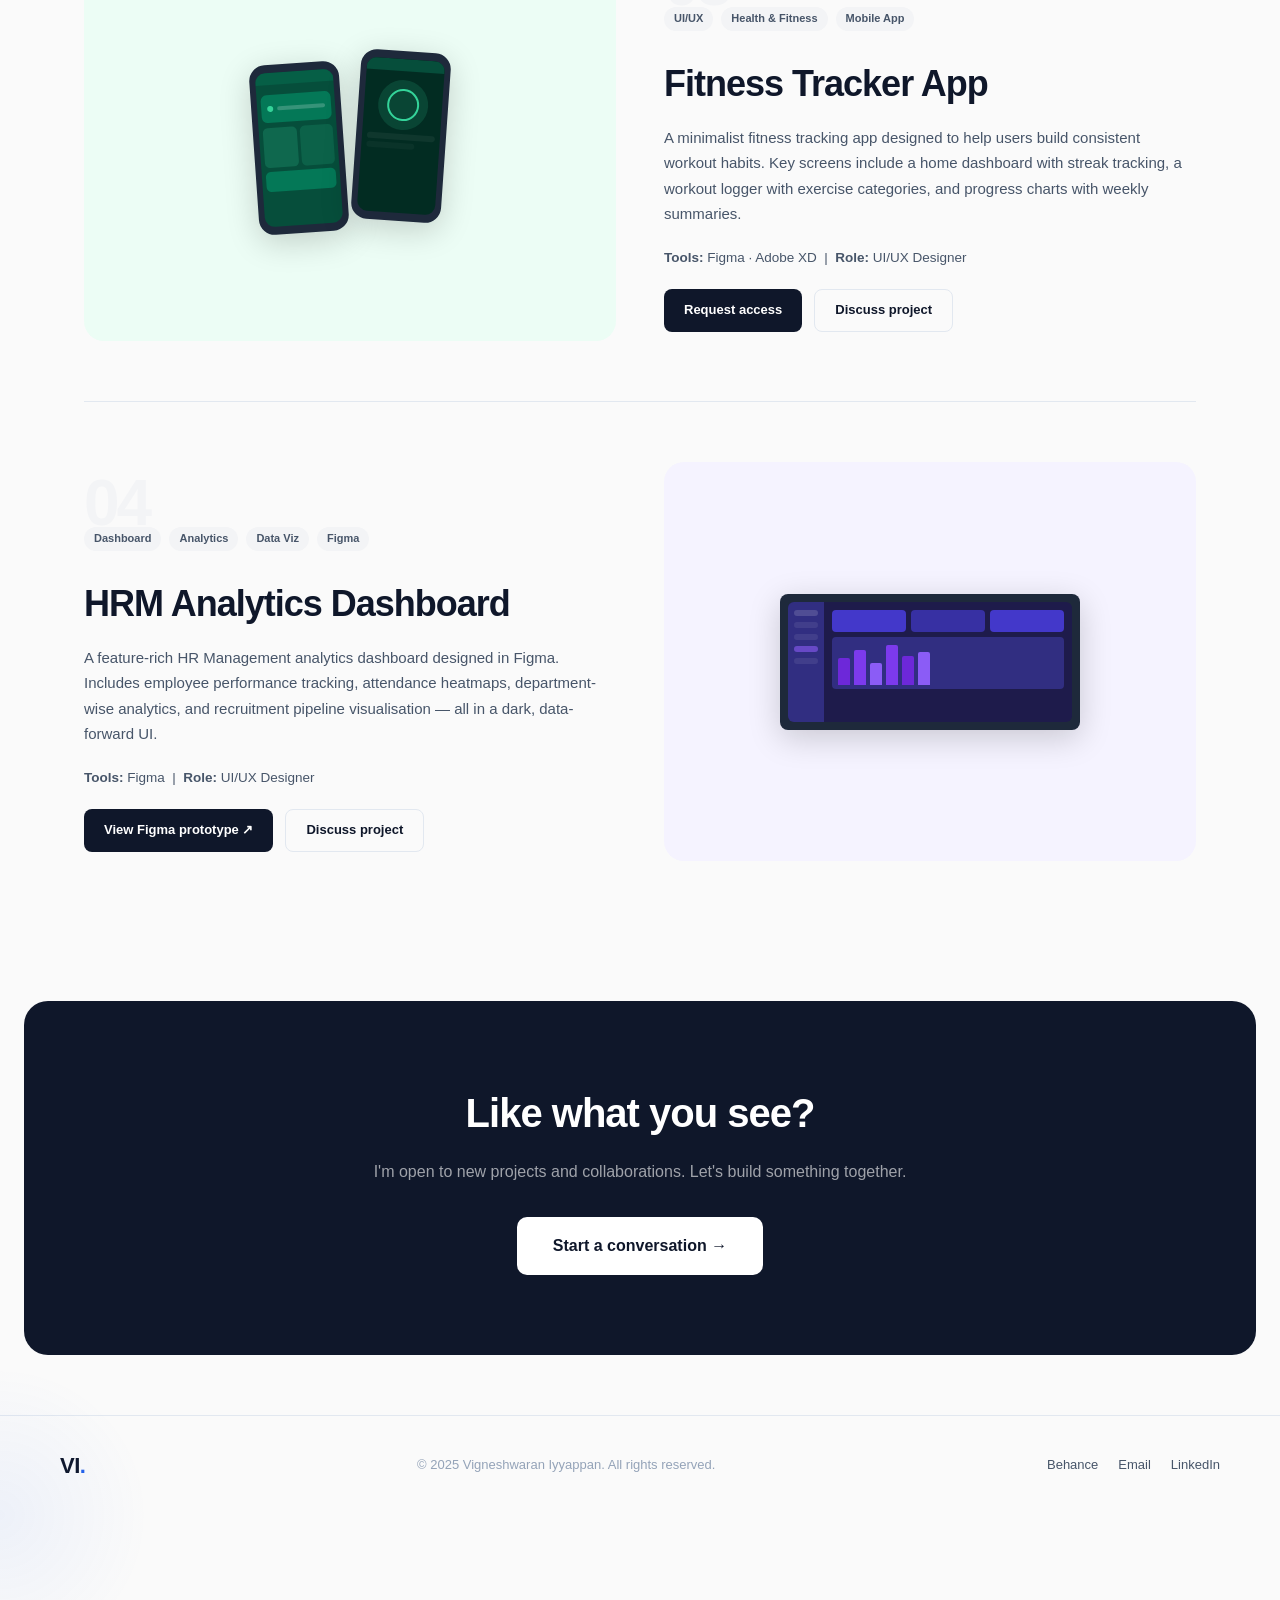
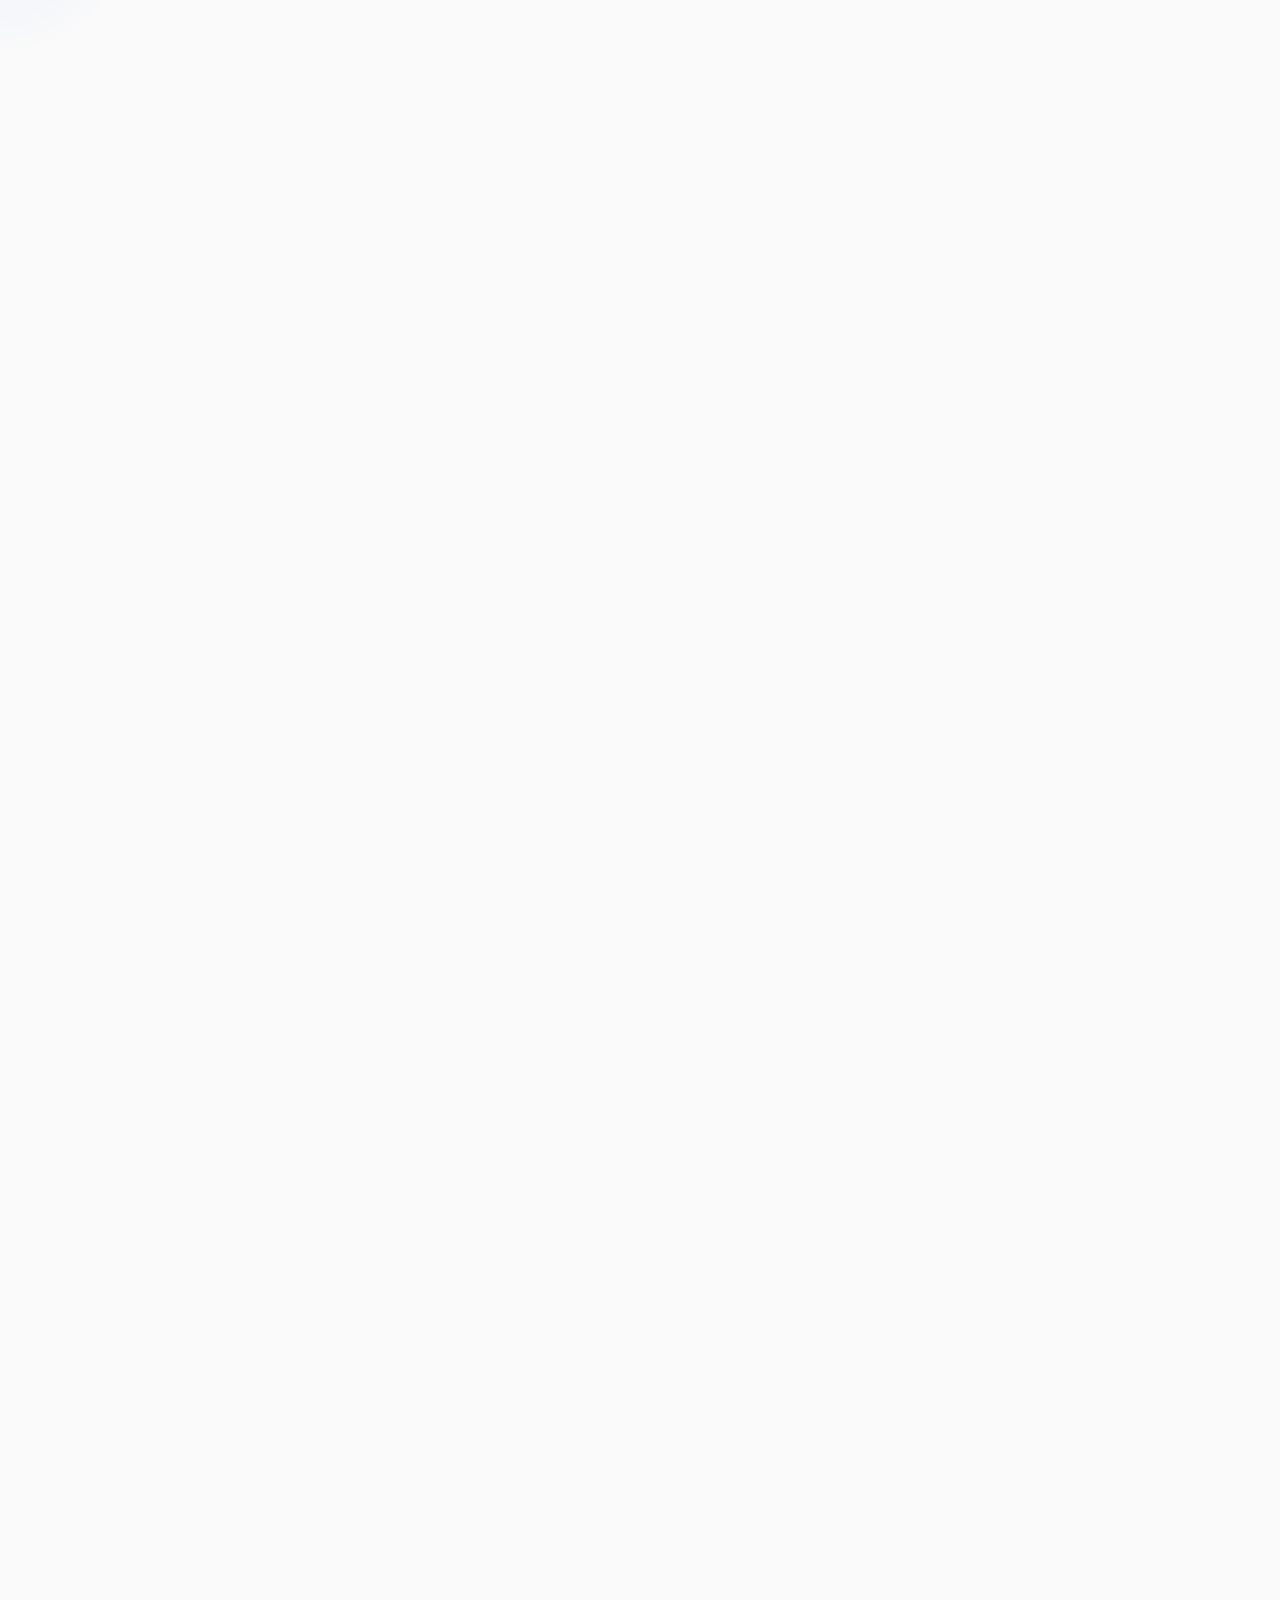
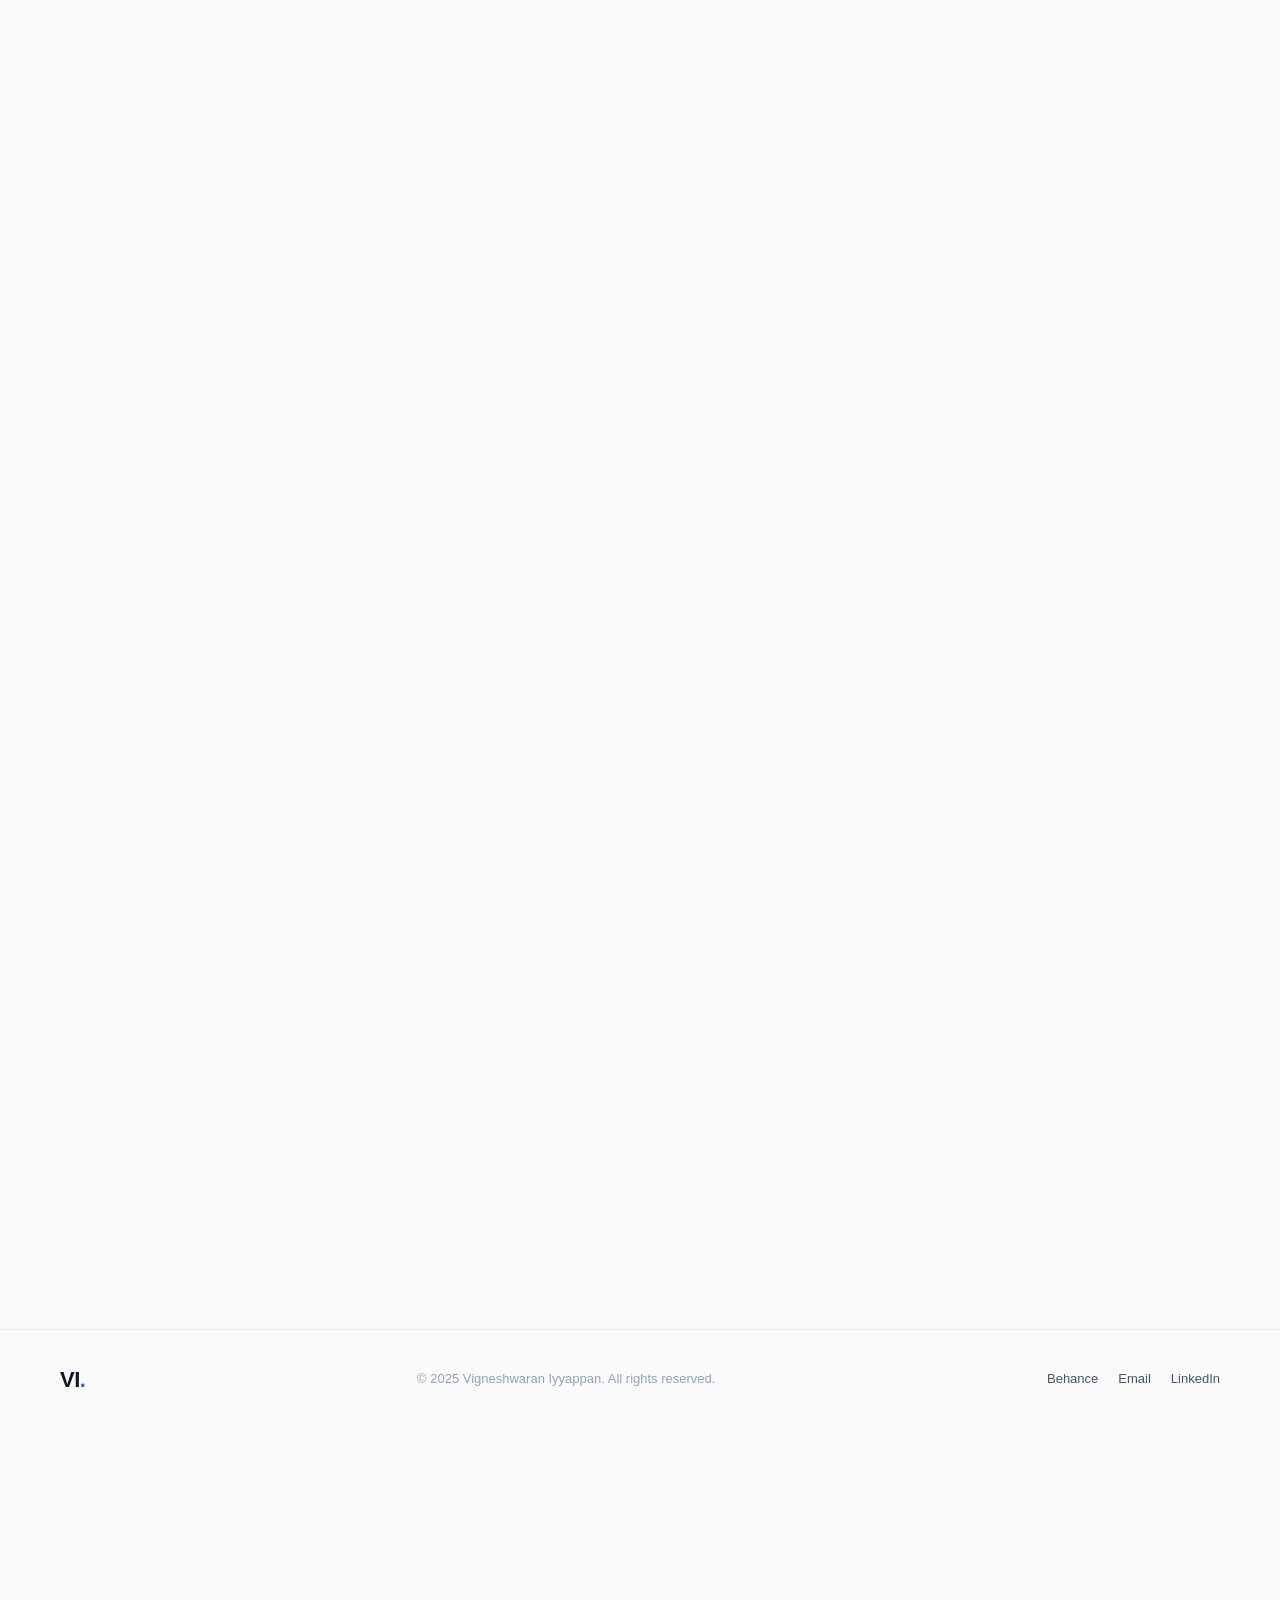
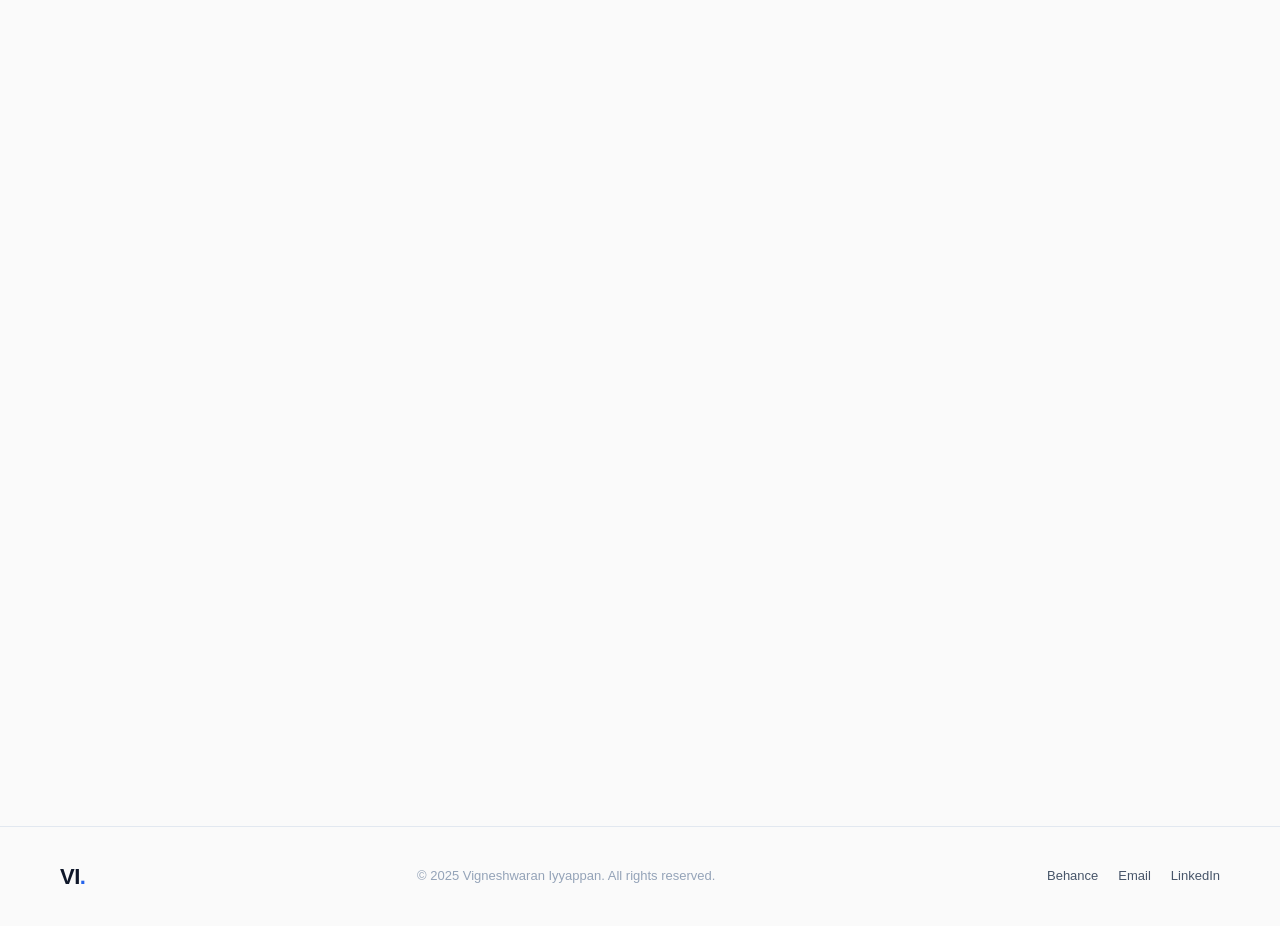
==== commit 3d9242b9: "Change link class to 'nav-link' for case study" ====
--- a/work.html
+++ b/work.html
@@ -94,7 +94,7 @@
           <strong>Tools:</strong> Figma · Maze · Miro &nbsp;|&nbsp; <strong>Role:</strong> UX Designer (Solo)
         </p>
         <div class="work-cta">
-          <a href="shred-ux-case-study.html" target="_blank" class="btn-sm btn-sm-primary">View Case study ↗</a>
+          <a href="shred-ux-case-study.html" target="_blank" class="nav-link" class="btn-sm btn-sm-primary">View Case study ↗</a>
           <a href="contact.html" class="btn-sm btn-sm-ghost">Discuss project</a>
         </div>
       </div>
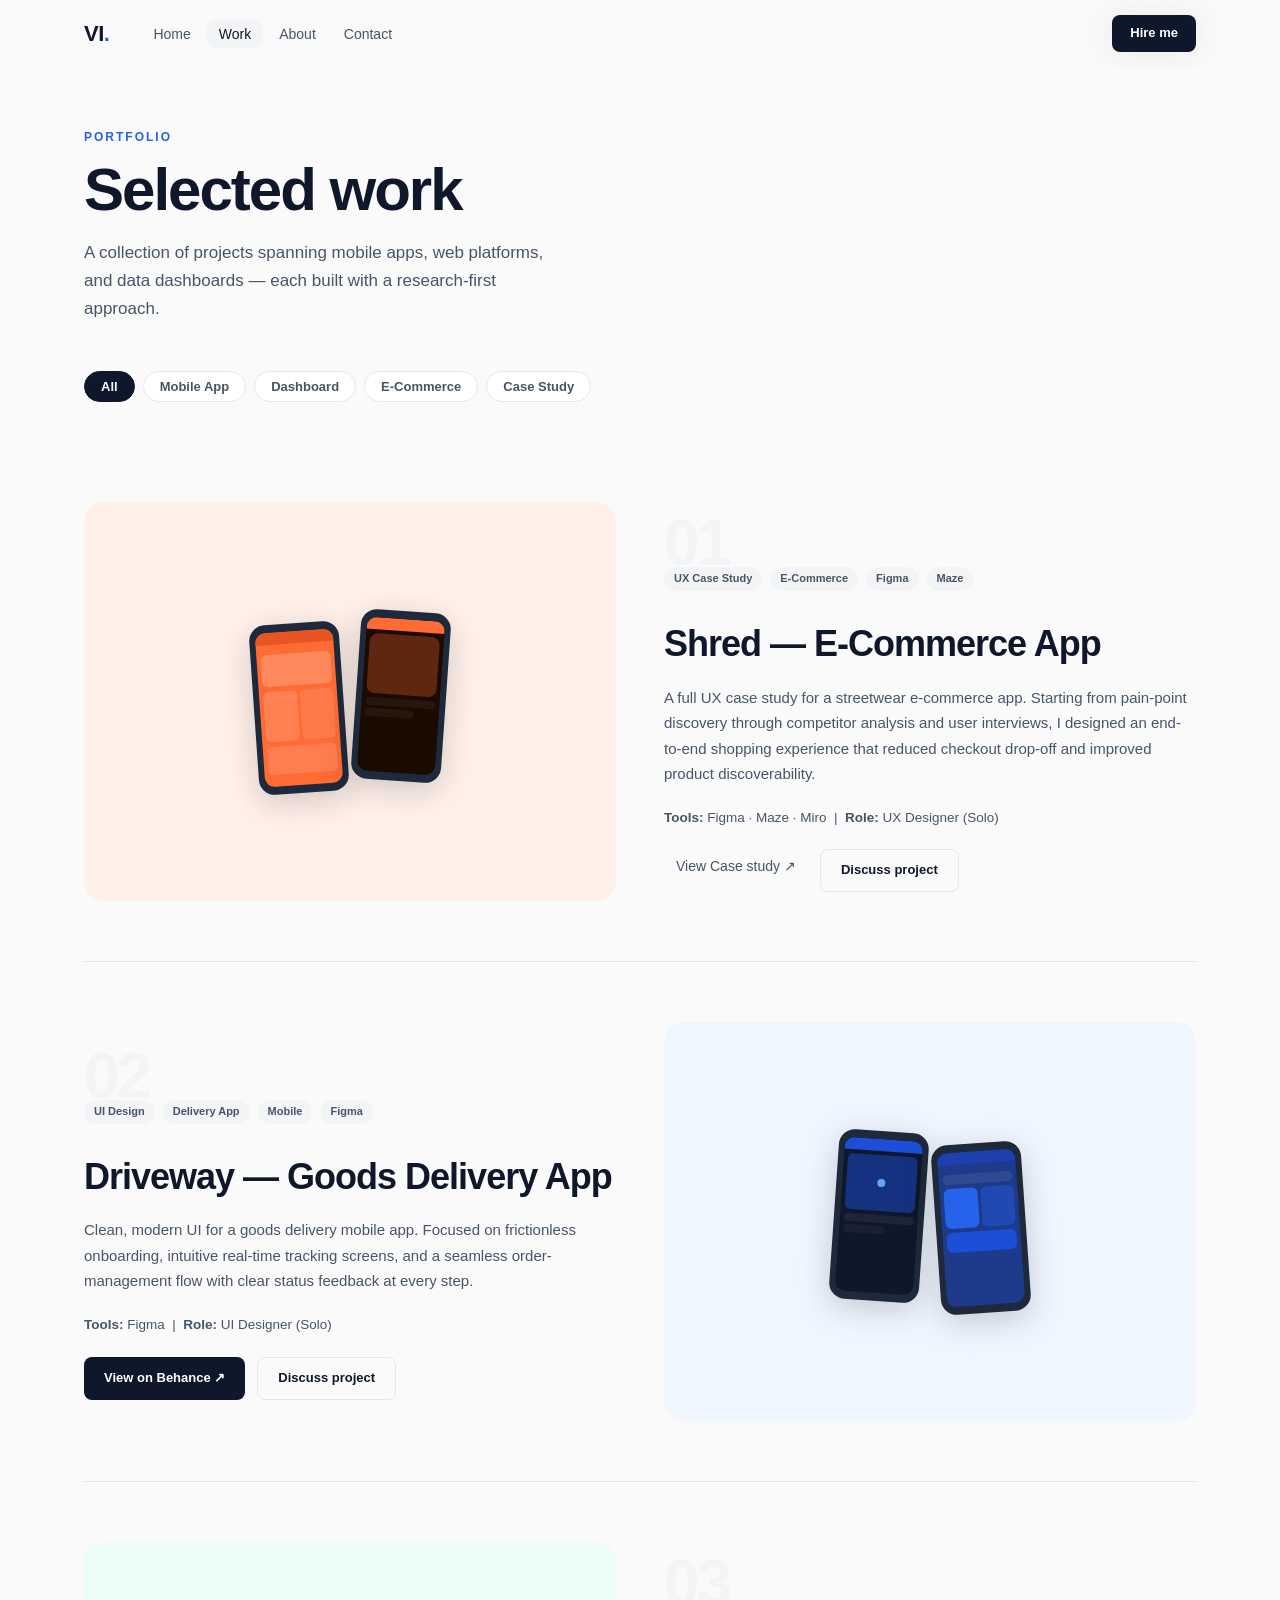
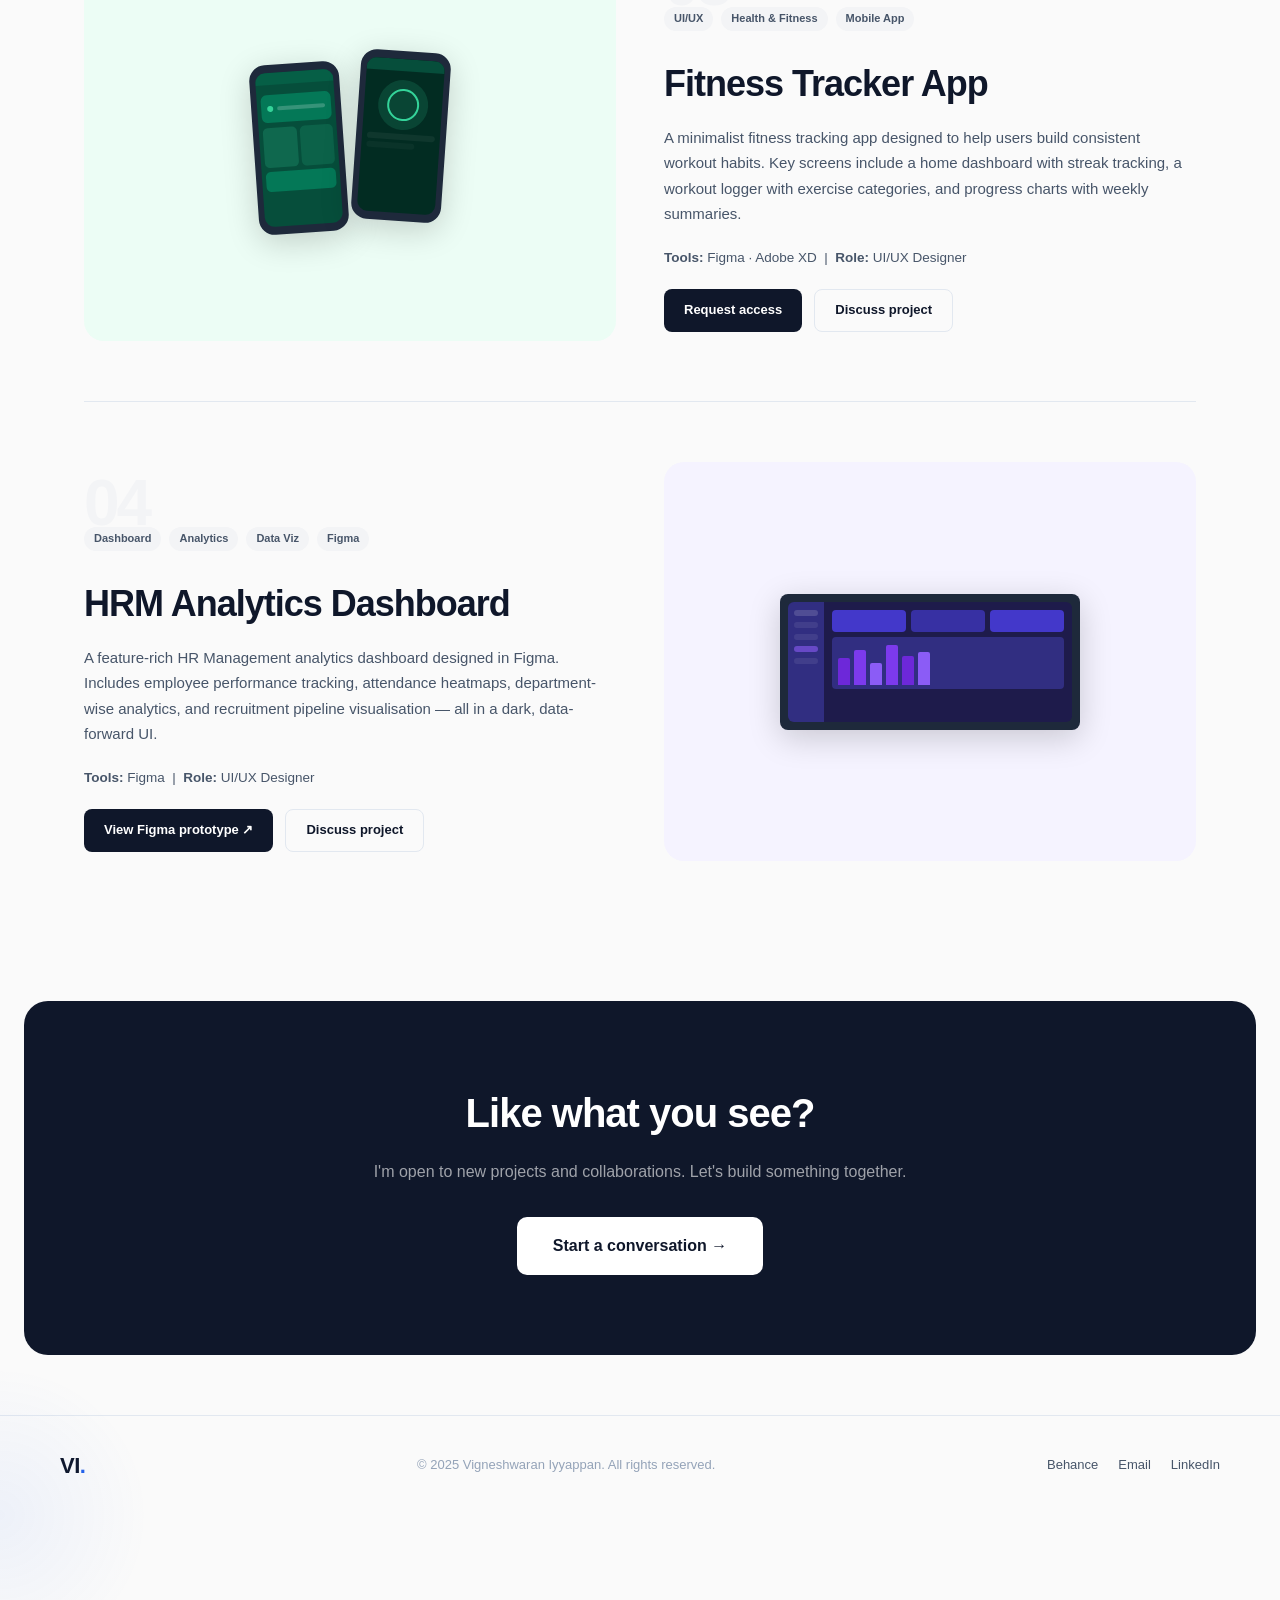
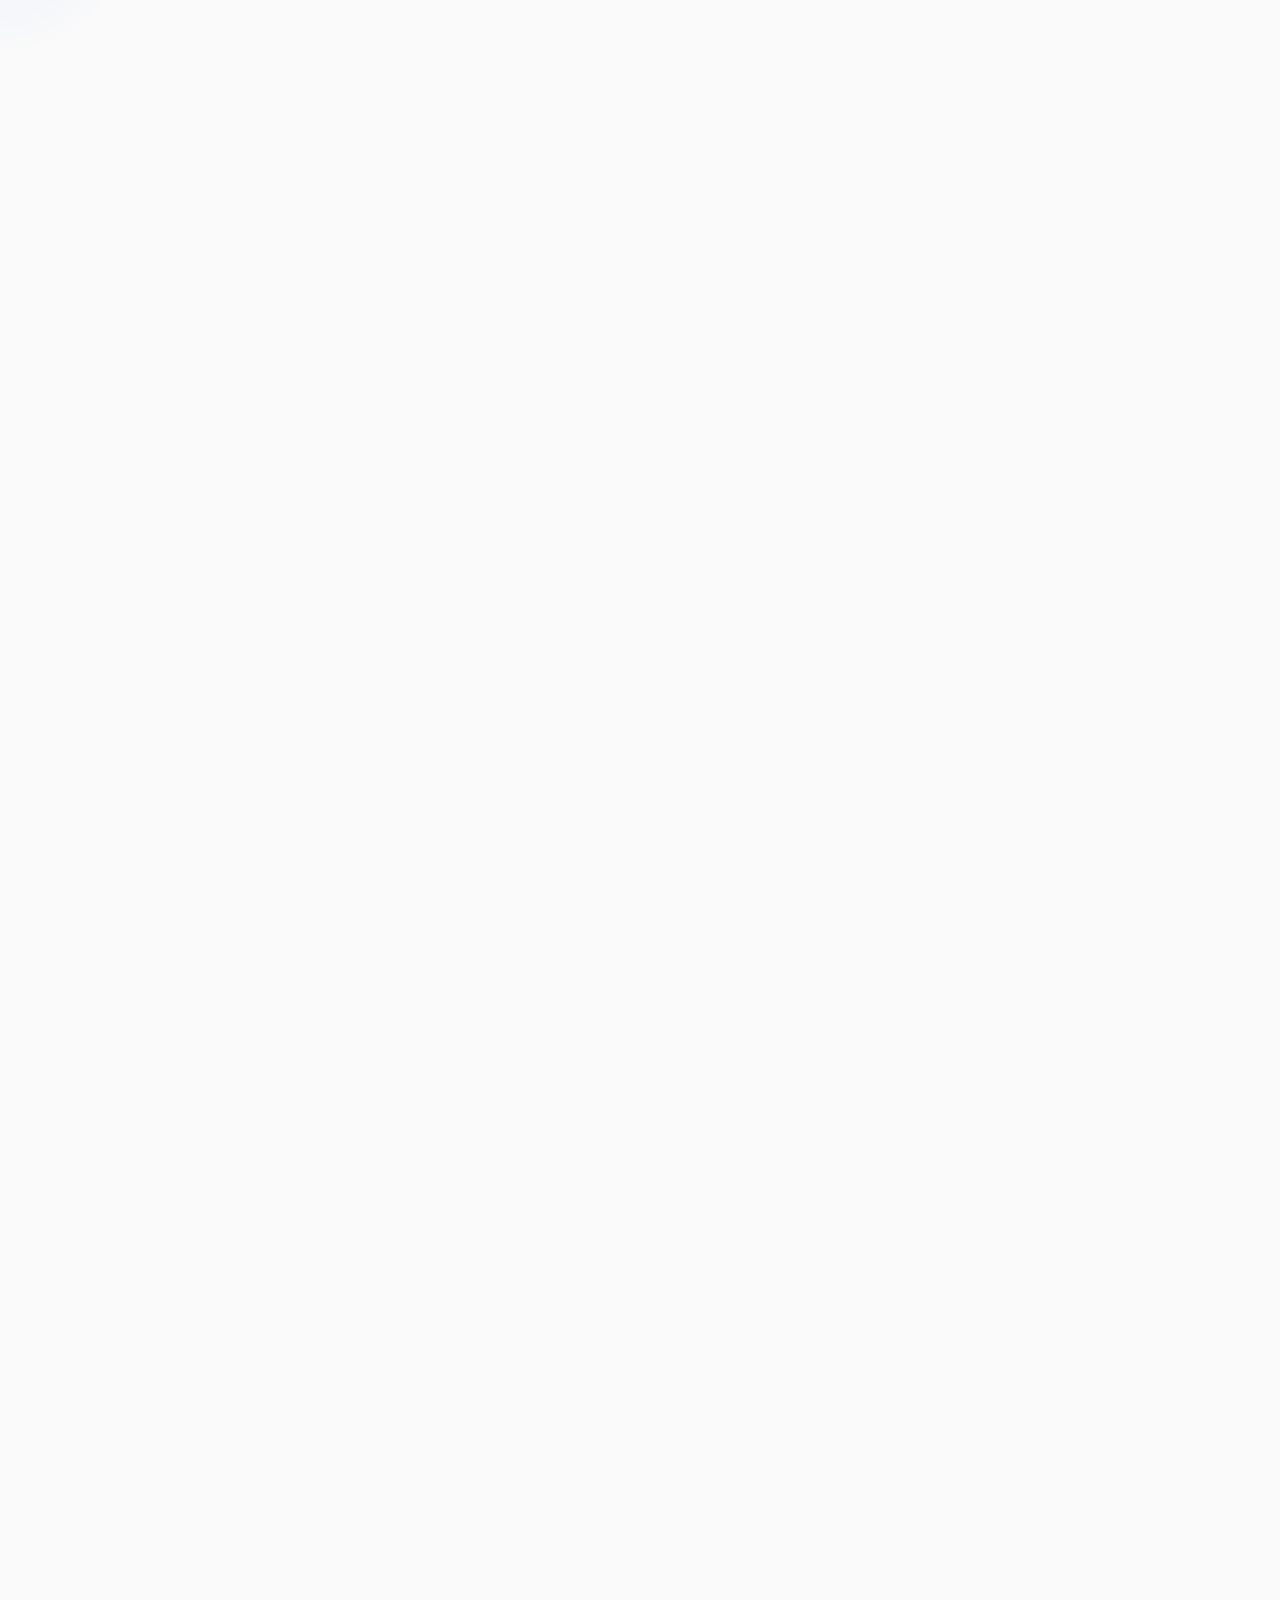
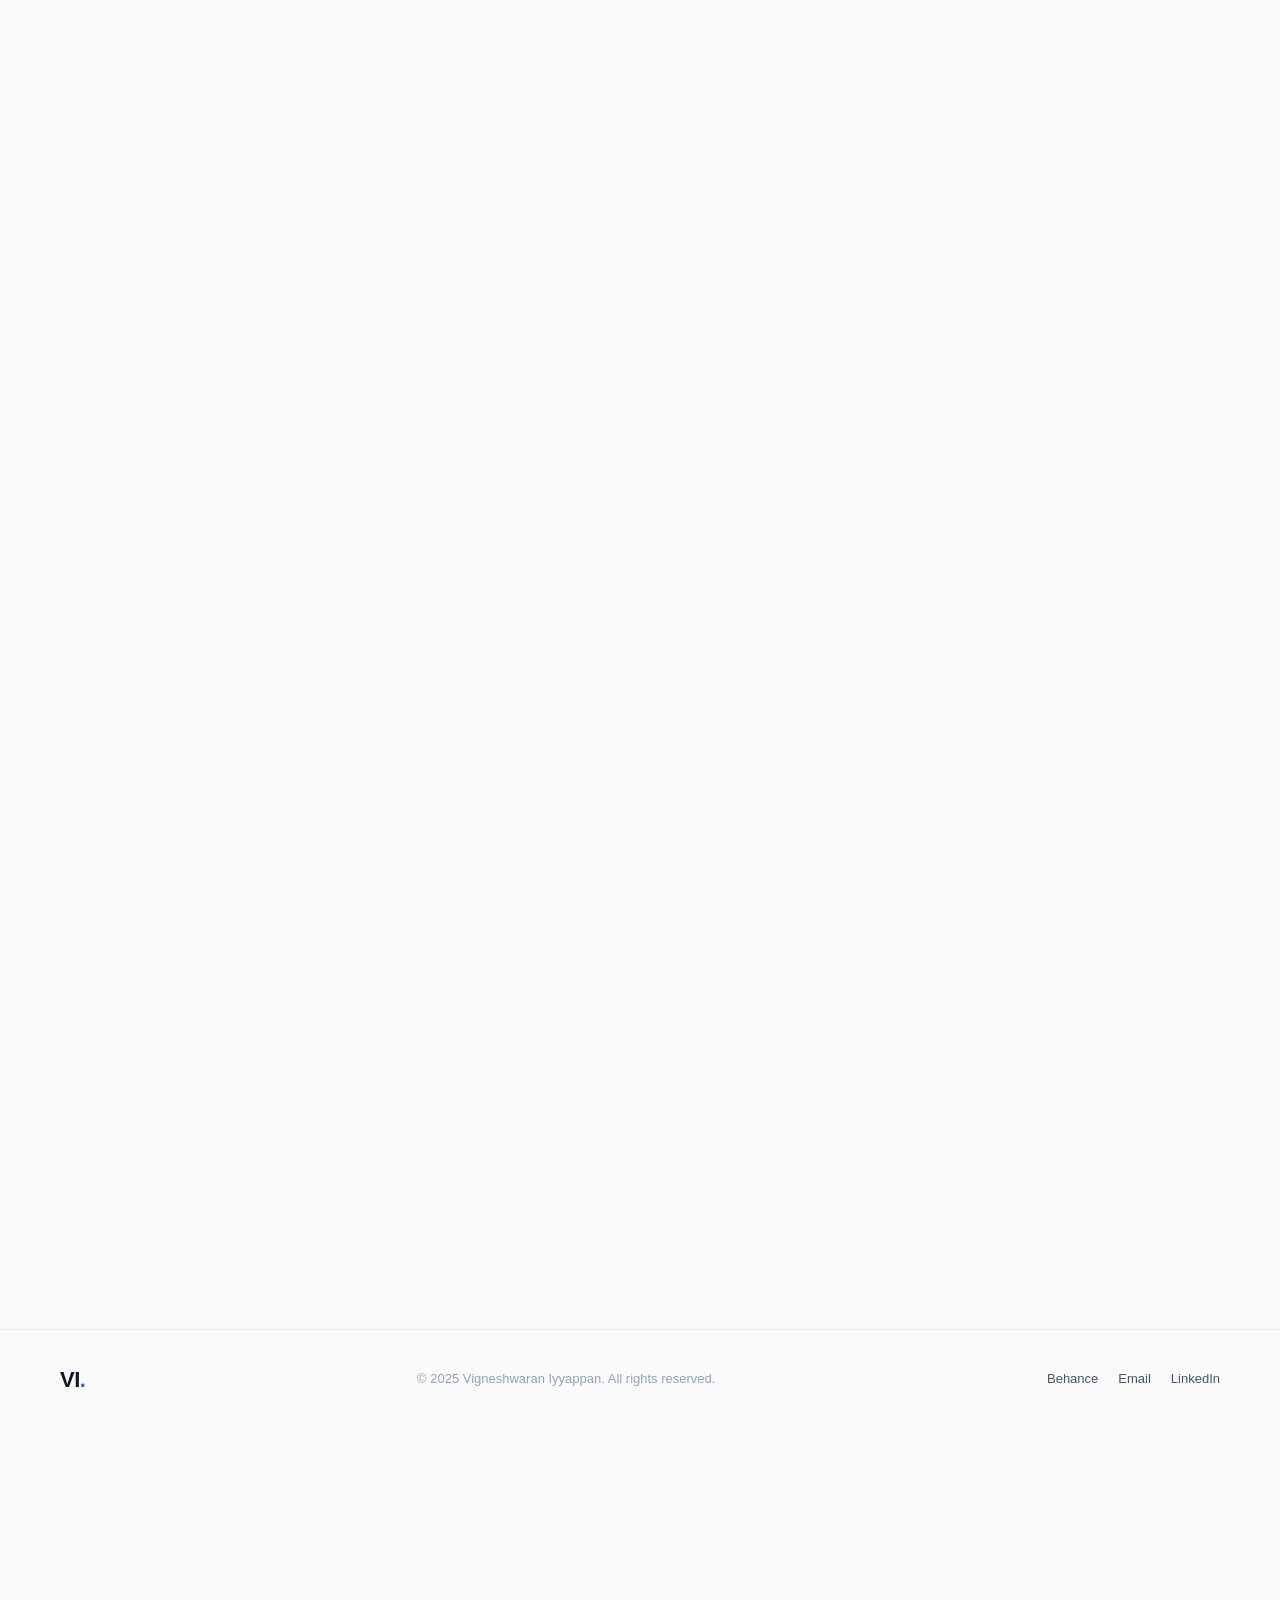
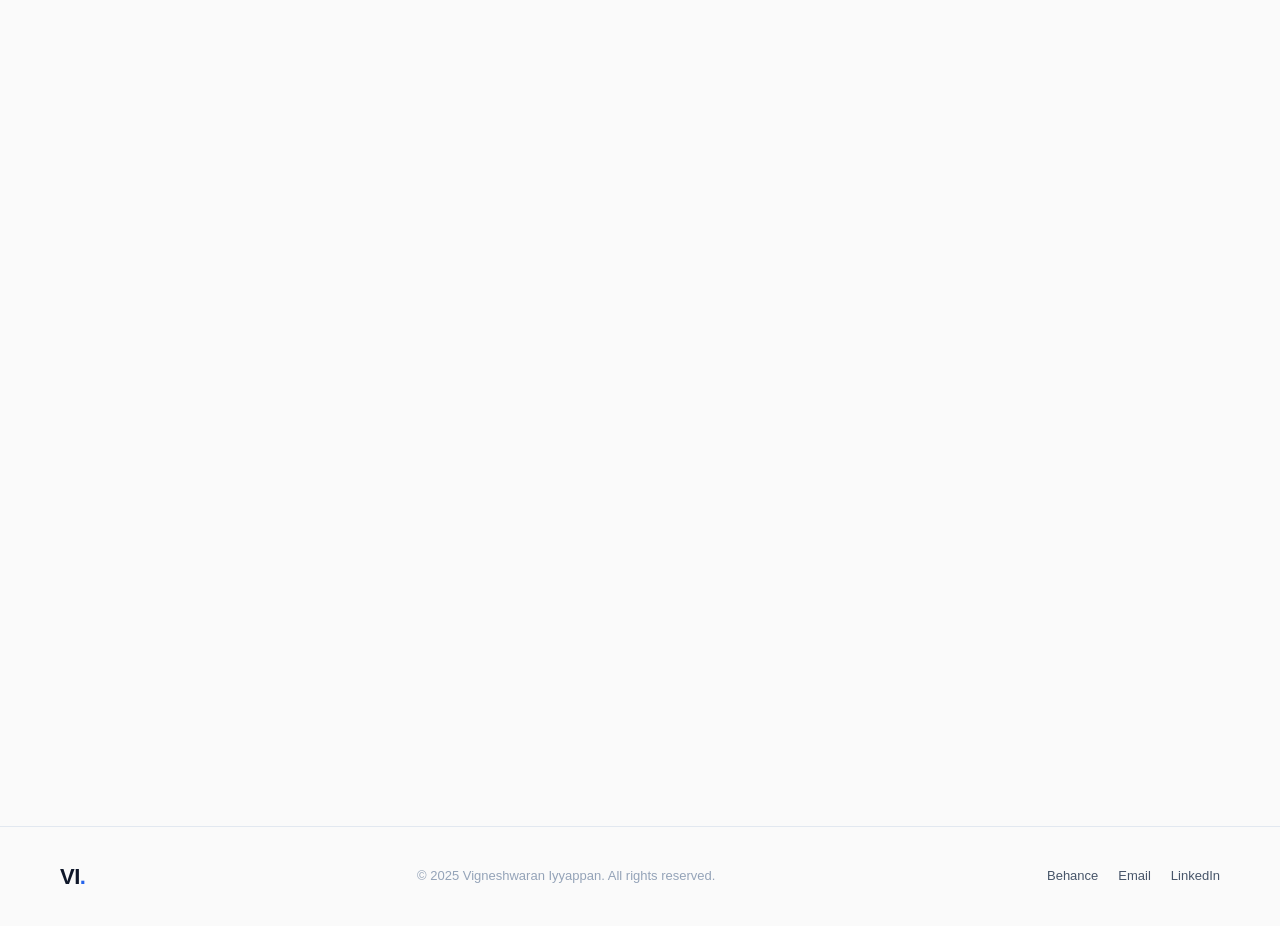
==== commit c9fae957: "Add target attribute to case study link" ====
--- a/work.html
+++ b/work.html
@@ -137,7 +137,7 @@
           <span class="tag">UI Design</span>
           <span class="tag">Delivery App</span>
           <span class="tag">Mobile</span>
-          <span class="tag">Figma</span>þ
+          <span class="tag">Figma</span>
         </div>
         <h2 class="work-title">Driveway — Goods Delivery App</h2>
         <p class="work-desc">
